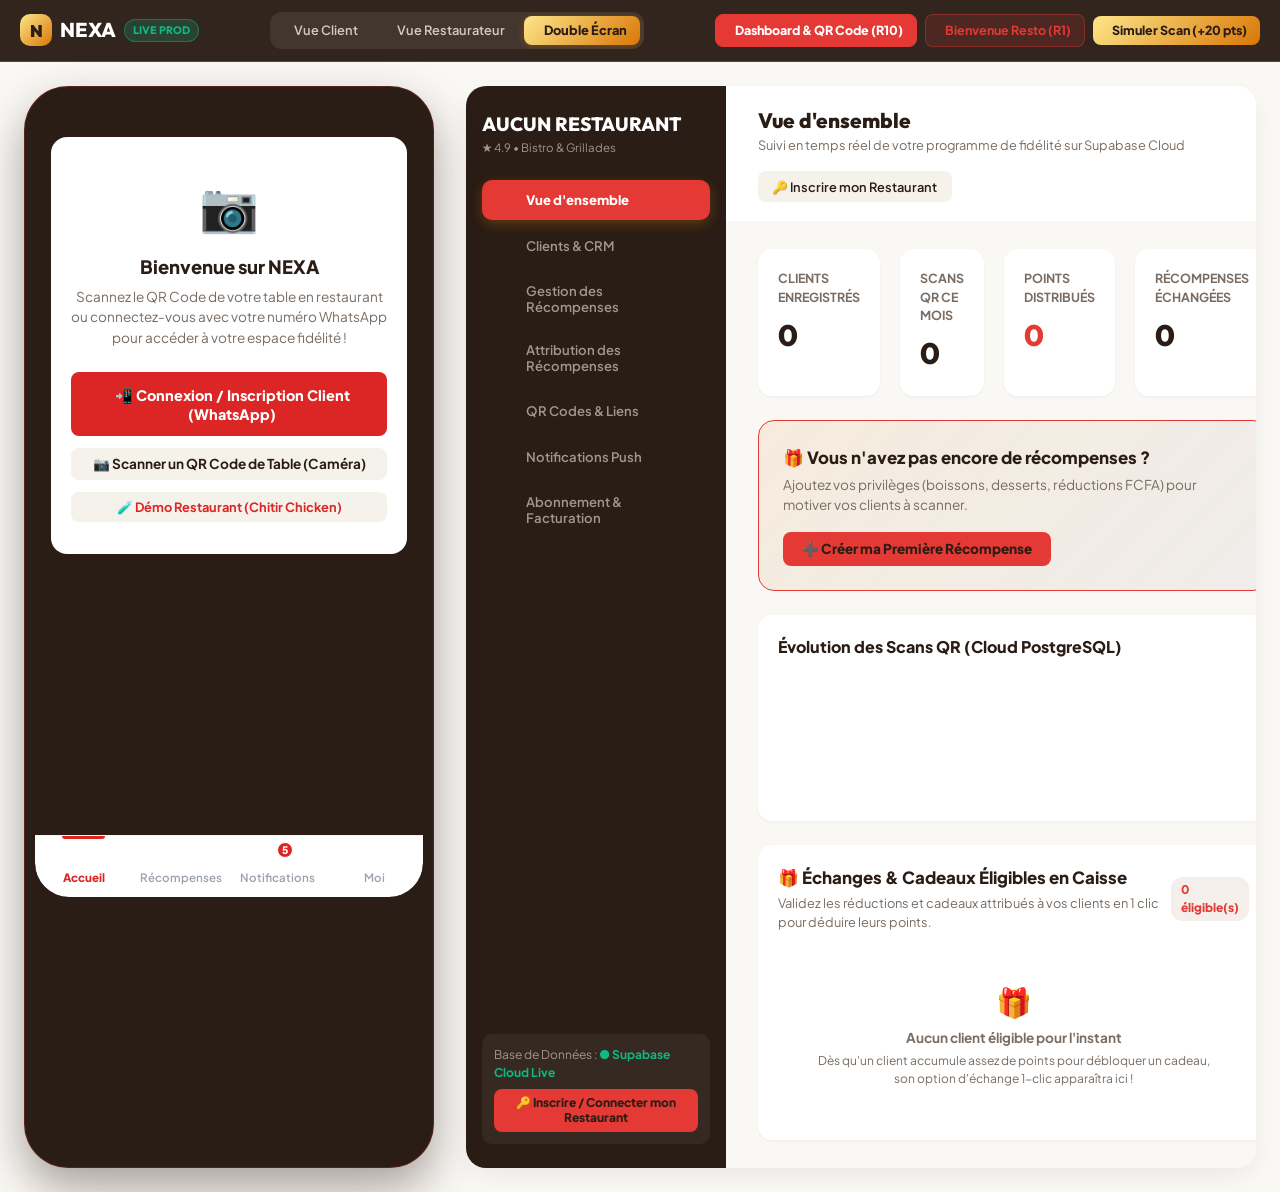
==== index.html @ 3d799e7a "fix(rewards): fix reward visual mapping to show coffee cup image instead of chicken fallback on clie" ====
<!DOCTYPE html>
<html lang="fr">
<head>
  <meta charset="UTF-8">
  <meta name="viewport" content="width=device-width, initial-scale=1.0, maximum-scale=1.0, user-scalable=no, viewport-fit=cover">
  <title>NEXA Production — Plateforme de Fidélisation & CRM QR Code</title>
  
  <!-- PWA Manifest -->
  <link rel="manifest" href="manifest.json">
  <meta name="theme-color" content="#FAF8F5">

  <!-- CSS Stylesheet (Versioned for Instant Mobile Cache Refresh) -->
  <link rel="stylesheet" href="styles.css?v=20260831_08">
  
  <!-- Lucide Icons -->
  <script src="https://unpkg.com/lucide@latest"></script>
  
  <!-- Chart.js -->
  <script src="https://cdn.jsdelivr.net/npm/chart.js"></script>
  
  <!-- Canvas Confetti -->
  <script src="https://cdn.jsdelivr.net/npm/canvas-confetti@1.5.1/dist/confetti.browser.min.js"></script>

  <!-- INSTANT ULTRA-FAST ROUTER FOR QR SCANS & SMARTPHONES -->
  <script>
    (function() {
      const params = new URLSearchParams(window.location.search);
      const isScan = params.has('table') || params.has('resto') || params.has('t') || params.has('r');
      const role = params.get('role') || params.get('mode');
      const isMobile = window.innerWidth <= 768;

      if (role === 'client' || isScan || (isMobile && role !== 'merchant' && role !== 'demo')) {
        window.addEventListener('DOMContentLoaded', function() {
          const vp = document.getElementById('viewport-container');
          if (vp) vp.className = 'main-viewport viewport-mobile';
          const hdr = document.querySelector('.nexa-header');
          if (hdr) hdr.style.display = 'none';
        });
      }
    })();
  </script>

  <!-- HTML5 Real Camera QR Code Scanner Engine -->
  <script src="https://unpkg.com/html5-qrcode@2.3.8/html5-qrcode.min.js"></script>

  <!-- Real QR Code Generator Library for Client Vouchers -->
  <script src="https://cdn.jsdelivr.net/npm/qrcode-generator@1.4.4/qrcode.min.js"></script>

  <!-- Supabase Official JS Client SDK -->
  <script src="https://cdn.jsdelivr.net/npm/@supabase/supabase-js@2"></script>
</head>
<body>

  <!-- ==========================================================================
       TOP SWITCHER BAR (Master Pitch Mode ?role=demo)
       ========================================================================== -->
  <header class="nexa-header">
    <div class="brand-logo">
      <div class="brand-badge">N</div>
      <span>NEXA</span>
      <span class="brand-tag" style="background: rgba(16, 185, 129, 0.2); color: #10B981; border-color: rgba(16, 185, 129, 0.4);">LIVE PROD</span>
    </div>

    <!-- Mode Switcher Buttons -->
    <div class="view-switcher">
      <button class="switch-btn" data-view="mobile">
        <i data-lucide="smartphone"></i>
        <span>Vue Client</span>
      </button>
      <button class="switch-btn" data-view="desktop">
        <i data-lucide="layout-dashboard"></i>
        <span>Vue Restaurateur</span>
      </button>
      <button class="switch-btn active" data-view="dual">
        <i data-lucide="columns"></i>
        <span>Double Écran</span>
      </button>
    </div>

    <!-- Fast Actions -->
    <div class="demo-controls" style="display: flex; gap: 0.5rem;">
      <a href="resto-r5.html" class="btn-demo-action" style="text-decoration: none; background: #E53935; color: white; border: 1px solid #E53935; font-weight: 800;">
        <i data-lucide="qr-code"></i>
        <span>Dashboard & QR Code (R10)</span>
      </a>
      <a href="resto-welcome.html" target="_blank" class="btn-demo-action" style="text-decoration: none; background: rgba(229, 57, 53, 0.15); color: #E53935; border: 1px solid rgba(229, 57, 53, 0.4); font-weight: 700;">
        <i data-lucide="store"></i>
        <span>Bienvenue Resto (R1)</span>
      </a>
      <button class="btn-demo-action btn-pulse" id="btn-fast-scan">
        <i data-lucide="scan"></i>
        <span>Simuler Scan (+20 pts)</span>
      </button>
    </div>
  </header>

  <!-- ==========================================================================
       MAIN VIEWPORT CONTAINER
       ========================================================================== -->
  <main class="main-viewport viewport-dual" id="viewport-container">

    <!-- ==========================================================================
         LEFT: MOBILE SMARTPHONE APP (VUE CLIENT PRODUCTION)
         ========================================================================== -->
    <div class="phone-wrapper">
      <div class="phone-screen">
        
        <!-- Status Bar in Pitch Mode -->
        <div class="phone-notch">
          <span>12:45</span>
          <i data-lucide="wifi" style="width:14px;"></i>
        </div>

        <div class="phone-content">

          <!-- CAS B: NO RESTAURANT SCANNED SCREEN (Visible when opening without QR code) -->
          <div id="screen-no-resto" style="display: none; padding: 2rem 1.25rem; text-align: center; background: white; border-radius: 16px; margin: 1rem; border: 1.5px dashed var(--dash-border);">
            <div style="font-size: 3rem; margin-bottom: 0.75rem;">📷</div>
            <h2 style="font-size: 1.15rem; font-weight: 800; color: var(--marron-dark); margin-bottom: 0.4rem;">Bienvenue sur NEXA</h2>
            <p style="font-size: 0.85rem; color: var(--text-muted); line-height: 1.5; margin-bottom: 1.5rem;">
              Scannez le QR Code de votre table en restaurant ou connectez-vous avec votre numéro WhatsApp pour accéder à votre espace fidélité !
            </p>
            
            <button class="btn-primary" onclick="openClientAuthModal()" style="width: 100%; justify-content: center; background: #DC2626; color: #FFFFFF; font-weight: 800; font-size: 0.9rem; padding: 0.85rem; margin-bottom: 0.75rem;">
              <i data-lucide="user-check"></i>
              <span>📲 Connexion / Inscription Client (WhatsApp)</span>
            </button>

            <button class="btn-secondary" onclick="startRealCameraScanner()" style="width: 100%; justify-content: center; font-size: 0.85rem; font-weight: 700; margin-bottom: 0.75rem;">
              📷 Scanner un QR Code de Table (Caméra)
            </button>

            <button class="btn-secondary" onclick="loadDemoRestaurant('Chitir Chicken')" style="width: 100%; justify-content: center; font-size: 0.8rem; font-weight: 700; border-color: #DC2626; color: #DC2626;">
              🧪 Démo Restaurant (Chitir Chicken)
            </button>
          </div>

          <!-- SCREEN 1: CLIENT ACCUEIL (EXACT REPRODUCTION OF USER MOCKUP) -->
          <div class="client-screen active" id="screen-home">
            
            <!-- Minimalist Reference Header for Accueil (Restaurant Avatar + Brand + Notification Bell) -->
            <div class="mockup-header-bar">
              <div class="mockup-header-brand">
                <div class="mockup-avatar-wrap">
                  <img id="mobile-resto-logo" src="./assets/savane_dish.jpg" alt="Logo" class="mockup-header-avatar" onerror="this.onerror=null; this.src='./assets/savane_dish.jpg';">
                  <span class="mockup-online-dot"></span>
                </div>
                <div class="mockup-header-text">
                  <div class="mockup-resto-title" id="mobile-resto-name">Chez X</div>
                  <div class="mockup-resto-sub" id="mobile-resto-type">Restaurant & Lounge</div>
                </div>
              </div>
              
              <div class="mockup-header-actions" style="display: flex; align-items: center; gap: 0.5rem;">
                <button class="mockup-header-scan-btn" onclick="startRealCameraScanner()" title="Scanner un QR Code">
                  <i data-lucide="qr-code" style="width: 17px; height: 17px; color: #DC2626;"></i>
                  <span>Scanner</span>
                </button>
                <button class="mockup-header-bell-btn" onclick="switchMobileTab('notifs')" title="Notifications">
                  <i data-lucide="bell" style="width: 20px; height: 20px; color: #111827;"></i>
                  <span class="mockup-bell-badge" id="mockup-bell-count">2</span>
                </button>
              </div>
            </div>

            <!-- CLIENT REGISTRATION BANNER (Visible if customer not logged in yet) -->
            <div id="client-login-banner" style="background: linear-gradient(135deg, rgba(220,38,38,0.08), rgba(185,28,28,0.04)); border: 1.5px solid #FCA5A5; margin: 0.5rem 1rem 0.75rem 1rem; padding: 0.85rem; border-radius: 16px; text-align: center;">
              <h3 style="font-size: 0.88rem; font-weight: 800; color: #991B1B; margin: 0 0 0.2rem 0;">📲 Inscription / Connexion Client</h3>
              <p style="font-size: 0.75rem; color: #6B7280; margin: 0 0 0.6rem 0;">Entrez votre WhatsApp pour débloquer votre solde et cumuler vos points.</p>
              <button class="btn-primary" onclick="openClientAuthModal()" style="width: 100%; justify-content: center; font-size: 0.82rem; font-weight: 800; background: #DC2626; color: #FFFFFF; padding: 0.6rem;">
                <i data-lucide="user-plus" style="width: 14px; height: 14px;"></i>
                <span>Créer mon Compte Client (10 Sec)</span>
              </button>
            </div>
            
            <div class="mockup-home-body">
              
              <!-- CARD 1: CRIMSON RED HERO "Mes points" WITH 3D GOLD STAR TROPHY -->
              <div class="mockup-red-hero-card">
                <div class="mockup-red-hero-left">
                  <div class="mockup-red-hero-label">
                    <span>Mes points</span>
                    <span class="mockup-sparkle-icon">✨</span>
                  </div>
                  <div class="mockup-red-hero-pts" id="home-points-val">120</div>
                  <div class="mockup-red-hero-unit">points</div>
                </div>
                <div class="mockup-red-hero-right">
                  <img src="./assets/star_trophy_3d.jpg" alt="Trophée Étoile Dorée" class="mockup-star-trophy-img" onerror="this.onerror=null; this.src='./assets/star_trophy_3d.jpg';">
                </div>
              </div>

              <!-- CARD 2: WHITE STATUS CARD "Mon statut" WITH SEGMENTED PROGRESS & VIP PILL -->
              <div class="mockup-status-card">
                <div class="mockup-status-card-inner">
                  <div class="mockup-status-left">
                    <div class="mockup-status-label">Mon statut</div>
                    <div class="mockup-status-tier-row">
                      <span class="mockup-status-tier-name" id="home-tier-name">GOLD</span>
                      <span class="mockup-status-medal-icon" id="home-tier-medal">🏅</span>
                    </div>
                    
                    <!-- Segmented Progress Bar (4 Segments) -->
                    <div class="mockup-segmented-track" id="home-segmented-track">
                      <div class="mockup-segment filled" id="seg-1"></div>
                      <div class="mockup-segment filled" id="seg-2"></div>
                      <div class="mockup-segment" id="seg-3"></div>
                      <div class="mockup-segment" id="seg-4"></div>
                    </div>

                    <div class="mockup-status-footer-text" id="home-tier-progress-caption">
                      30 points pour débloquer <strong style="color: #B91C1C;">VIP</strong>
                    </div>
                  </div>

                  <!-- VIP Crown Badge Pill on the Right -->
                  <div class="mockup-vip-pill-box">
                    <div class="mockup-vip-crown-icon">👑</div>
                    <div class="mockup-vip-pill-label">VIP</div>
                  </div>
                </div>
              </div>

              <!-- CARD 3: SOFT PINK BANNER "Des récompenses vous attendent !" -->
              <div class="mockup-rewards-banner" onclick="switchMobileTab('rewards')">
                <div class="mockup-gift-box-wrap">
                  <img src="./assets/gift_box_3d.jpg" alt="Cadeau" class="mockup-gift-box-img" onerror="this.onerror=null; this.src='./assets/gift_box_3d.jpg';">
                </div>
                
                <div class="mockup-rewards-banner-text">
                  <div class="mockup-rewards-banner-title">Des récompenses vous attendent !</div>
                  <div class="mockup-rewards-banner-sub">Découvrez toutes les récompenses disponibles pour vous.</div>
                </div>

                <div class="mockup-rewards-round-btn">
                  <i data-lucide="gift" style="width: 20px; height: 20px; color: white;"></i>
                </div>
              </div>

              <!-- CARD 4: ACTIVE COMMERCIAL OFFERS & PROMOTIONS (Étape R9) -->
              <div id="home-active-offers-section" style="display: none; margin-top: 1rem;">
                <div class="mockup-section-heading" style="display: flex; justify-content: space-between; align-items: center; margin-bottom: 0.6rem;">
                  <span>Offres Spéciales en cours</span>
                  <span style="font-size: 0.72rem; font-weight: 700; color: #DC2626; background: #FEE2E2; padding: 2px 8px; border-radius: 8px;">Promos</span>
                </div>
                <div id="home-active-offers-feed"></div>
              </div>

            </div>

          </div>

          <!-- SCREEN 2: DEDICATED REWARDS CATALOGUE (ONGLET RÉCOMPENSES OFFICIEL - EXACT MOCKUP) -->
          <div class="client-screen" id="screen-rewards">
            <div class="mockup-tab-content">
              
              <!-- Tab Header: Récompenses + Gift Action Icon Button -->
              <div class="mockup-sub-header">
                <h1 class="mockup-sub-title">Récompenses</h1>
                <div class="mockup-sub-action-box">
                  <i data-lucide="gift" style="width: 18px; height: 18px; color: #DC2626;"></i>
                </div>
              </div>

              <!-- CARD 1: CRIMSON RED HERO "Mes points" WITH 3D GIFT BOX -->
              <div class="mockup-red-hero-card" style="margin-bottom: 1.5rem;">
                <div class="mockup-red-hero-left">
                  <div class="mockup-red-hero-label">
                    <span>Mes points</span>
                    <span class="mockup-sparkle-icon">✨</span>
                  </div>
                  <div class="mockup-red-hero-pts" id="rewards-hero-pts-val">120</div>
                  <div class="mockup-red-hero-unit">points</div>
                </div>
                <div class="mockup-red-hero-right">
                  <img src="./assets/gift_box_3d.jpg" alt="Cadeau Récompense" class="mockup-star-trophy-img" style="filter: drop-shadow(0 10px 20px rgba(0,0,0,0.35));" onerror="this.onerror=null; this.src='./assets/gift_box_3d.jpg';">
                </div>
              </div>

              <!-- SECTION: Récompenses disponibles -->
              <div class="mockup-section-heading">Récompenses disponibles</div>
              <div id="full-rewards-catalogue-list" class="mockup-rewards-column">
                <!-- Dynamically populated by app.js with exact buttons (Réclamer / Cadenas + points requis) -->
              </div>

              <!-- SECTION: Mes récompenses -->
              <div class="mockup-section-heading" style="margin-top: 1.6rem;">Mes récompenses</div>
              <div class="mockup-claimed-reward-card">
                <div class="mockup-claimed-top-row">
                  <div class="mockup-claimed-icon-wrap">
                    <i data-lucide="gift" style="width: 22px; height: 22px; color: white;"></i>
                  </div>
                  <div class="mockup-claimed-details">
                    <div class="mockup-claimed-title" id="claimed-reward-name">Boisson offerte</div>
                    <div class="mockup-claimed-date" id="claimed-reward-date">Réclamée aujourd'hui</div>
                    <div class="mockup-claimed-status-badge">Prête à utiliser</div>
                  </div>
                  <div class="mockup-claimed-chevron">›</div>
                </div>

                <button class="mockup-btn-show-qr" onclick="showPassModalFirst()">
                  <i data-lucide="qr-code" style="width: 18px; height: 18px;"></i>
                  <span>Afficher mon QR</span>
                </button>
              </div>

              <!-- SECTION: Historique -->
              <div class="mockup-section-heading" style="margin-top: 1.6rem;">Historique</div>
              <div class="mockup-history-column">
                <div class="mockup-history-card">
                  <img src="./assets/savane_dish.jpg" alt="Dessert offert" class="mockup-history-thumb">
                  <div class="mockup-history-info">
                    <div class="mockup-history-title">Dessert offert</div>
                    <div class="mockup-history-date">Utilisée le 15 août 2026</div>
                  </div>
                  <div class="mockup-history-badge">Utilisée</div>
                  <div class="mockup-claimed-chevron">›</div>
                </div>

                <div class="mockup-history-card">
                  <img src="./assets/cold_drink.jpg" alt="Boisson offerte" class="mockup-history-thumb">
                  <div class="mockup-history-info">
                    <div class="mockup-history-title">Boisson offerte</div>
                    <div class="mockup-history-date">Utilisée le 02 août 2026</div>
                  </div>
                  <div class="mockup-history-badge">Utilisée</div>
                  <div class="mockup-claimed-chevron">›</div>
                </div>
              </div>

            </div>
          </div>

          <!-- SCREEN 3: NOTIFICATIONS CENTER (EXACT MOCKUP REPRODUCTION) -->
          <div class="client-screen" id="screen-notifs">
            <div class="mockup-tab-content">
              
              <!-- Tab Header: Notifications + Bell Action Icon Button -->
              <div class="mockup-sub-header">
                <h1 class="mockup-sub-title">Notifications</h1>
                <div class="mockup-sub-action-box">
                  <i data-lucide="bell" style="width: 18px; height: 18px; color: #DC2626;"></i>
                </div>
              </div>

              <!-- Filter Pills (Toutes / Non lues 2) -->
              <div class="mockup-filters-bar">
                <button class="mockup-filter-btn active" onclick="filterClientNotifs('all', this)">
                  <span>Toutes</span>
                </button>
                <button class="mockup-filter-btn" onclick="filterClientNotifs('unread', this)">
                  <span>Non lues</span>
                  <span class="mockup-filter-pill-badge">2</span>
                </button>
              </div>

              <!-- Notifications Feed List matching exact cards -->
              <div class="mockup-notifs-stream" id="client-notifs-feed">
                
                <!-- Notification 1: -20% sur tous les plats (unread) -->
                <div class="mockup-notif-card is-unread" data-read="false">
                  <div class="mockup-notif-icon-circle bg-red-soft">
                    <i data-lucide="tag" style="width: 18px; height: 18px; color: #DC2626;"></i>
                  </div>
                  <div class="mockup-notif-main">
                    <div class="mockup-notif-top">
                      <div class="mockup-notif-title">-20% sur tous les plats</div>
                      <div class="mockup-notif-meta">
                        <span class="mockup-notif-time">10:30</span>
                        <span class="mockup-notif-unread-dot"></span>
                      </div>
                    </div>
                    <div class="mockup-notif-body">
                      Profitez de 20% de réduction sur tous nos plats aujourd'hui jusqu'à 20h !
                    </div>
                  </div>
                </div>

                <!-- Notification 2: Nouvelle offre disponible (unread) -->
                <div class="mockup-notif-card is-unread" data-read="false">
                  <div class="mockup-notif-icon-circle bg-orange-soft">
                    <i data-lucide="megaphone" style="width: 18px; height: 18px; color: #EA580C;"></i>
                  </div>
                  <div class="mockup-notif-main">
                    <div class="mockup-notif-top">
                      <div class="mockup-notif-title">Nouvelle offre disponible</div>
                      <div class="mockup-notif-meta">
                        <span class="mockup-notif-time">Hier</span>
                        <span class="mockup-notif-unread-dot"></span>
                      </div>
                    </div>
                    <div class="mockup-notif-body">
                      Un dessert offert pour tout menu acheté.
                    </div>
                  </div>
                </div>

                <!-- Notification 3: Soirée spéciale ce week-end -->
                <div class="mockup-notif-card" data-read="true">
                  <div class="mockup-notif-icon-circle bg-purple-soft">
                    <i data-lucide="calendar" style="width: 18px; height: 18px; color: #7C3AED;"></i>
                  </div>
                  <div class="mockup-notif-main">
                    <div class="mockup-notif-top">
                      <div class="mockup-notif-title">Soirée spéciale ce week-end</div>
                      <div class="mockup-notif-meta">
                        <span class="mockup-notif-time">Hier</span>
                      </div>
                    </div>
                    <div class="mockup-notif-body">
                      Ambiance live et menu spécial ce samedi à partir de 19h.
                    </div>
                  </div>
                </div>

                <!-- Notification 4: Une récompense vous attend ! -->
                <div class="mockup-notif-card" data-read="true">
                  <div class="mockup-notif-icon-circle bg-blue-soft">
                    <i data-lucide="gift" style="width: 18px; height: 18px; color: #2563EB;"></i>
                  </div>
                  <div class="mockup-notif-main">
                    <div class="mockup-notif-top">
                      <div class="mockup-notif-title">Une récompense vous attend !</div>
                      <div class="mockup-notif-meta">
                        <span class="mockup-notif-time">2 j</span>
                      </div>
                    </div>
                    <div class="mockup-notif-body">
                      Vous avez suffisamment de points pour réclamer une récompense.
                    </div>
                  </div>
                </div>

                <!-- Notification 5: Merci pour votre fidélité -->
                <div class="mockup-notif-card" data-read="true">
                  <div class="mockup-notif-icon-circle bg-green-soft">
                    <i data-lucide="party-popper" style="width: 18px; height: 18px; color: #16A34A;"></i>
                  </div>
                  <div class="mockup-notif-main">
                    <div class="mockup-notif-top">
                      <div class="mockup-notif-title">Merci pour votre fidélité</div>
                      <div class="mockup-notif-meta">
                        <span class="mockup-notif-time">5 j</span>
                      </div>
                    </div>
                    <div class="mockup-notif-body">
                      Nous apprécions votre confiance et votre fidélité.
                    </div>
                  </div>
                </div>

              </div>

            </div>
          </div>

          <!-- SCREEN 4: CLIENT PROFILE (MOI - EXACT MOCKUP REPRODUCTION) -->
          <div class="client-screen" id="screen-profile">
            <div class="mockup-tab-content">
              
              <!-- Tab Header: Moi + Settings Gear Action Icon Button -->
              <div class="mockup-sub-header">
                <h1 class="mockup-sub-title">Moi</h1>
                <div class="mockup-sub-action-box" onclick="openClientAuthModal()" style="cursor: pointer;">
                  <i data-lucide="settings" style="width: 18px; height: 18px; color: #DC2626;"></i>
                </div>
              </div>

              <!-- CARD 1: CRIMSON RED PROFILE CARD -->
              <div class="mockup-profile-hero-card">
                <div class="mockup-profile-top-row">
                  <div class="mockup-profile-avatar-circle">
                    <i data-lucide="user" style="width: 26px; height: 26px; color: #DC2626;"></i>
                  </div>
                  <div class="mockup-profile-info-block">
                    <div class="mockup-profile-name" id="profile-display-name">Ismaël K.</div>
                    <div class="mockup-profile-loyalty-tag">
                      <span class="mockup-star-small">★</span>
                      <span>Client fidèle</span>
                    </div>
                  </div>
                  <div class="mockup-profile-chevron" onclick="openClientAuthModal()">›</div>
                </div>

                <div class="mockup-profile-divider"></div>

                <div class="mockup-profile-contact-list">
                  <div class="mockup-profile-contact-row">
                    <i data-lucide="phone" style="width: 14px; height: 14px; color: #FCA5A5;"></i>
                    <span id="profile-display-phone">+226 70 12 34 56</span>
                  </div>
                  <div class="mockup-profile-contact-row">
                    <i data-lucide="mail" style="width: 14px; height: 14px; color: #FCA5A5;"></i>
                    <span id="profile-display-email">ismael.kabore@email.com</span>
                  </div>
                </div>
              </div>

              <!-- SECTION: Mon compte -->
              <div class="mockup-section-heading" style="margin-top: 1.5rem;">Mon compte</div>
              <div class="mockup-menu-group">
                <div class="mockup-menu-row" onclick="openClientAuthModal()">
                  <div class="mockup-menu-icon-col">
                    <i data-lucide="user" style="width: 18px; height: 18px;"></i>
                  </div>
                  <span class="mockup-menu-label">Informations personnelles</span>
                  <span class="mockup-menu-arrow">›</span>
                </div>

                <div class="mockup-menu-row" onclick="showToast('Sécurité', 'Votre session est sécurisée par QR Code et mot de passe.')">
                  <div class="mockup-menu-icon-col">
                    <i data-lucide="shield-check" style="width: 18px; height: 18px;"></i>
                  </div>
                  <span class="mockup-menu-label">Sécurité</span>
                  <span class="mockup-menu-arrow">›</span>
                </div>

                <div class="mockup-menu-row" onclick="showToast('Préférences', 'Préférences d\'alertes et notifications actives.')">
                  <div class="mockup-menu-icon-col">
                    <i data-lucide="sliders" style="width: 18px; height: 18px;"></i>
                  </div>
                  <span class="mockup-menu-label">Préférences</span>
                  <span class="mockup-menu-arrow">›</span>
                </div>

                <div class="mockup-menu-row" onclick="openClientAuthModal()">
                  <div class="mockup-menu-icon-col">
                    <i data-lucide="phone-call" style="width: 18px; height: 18px;"></i>
                  </div>
                  <span class="mockup-menu-label">Moyens de contact</span>
                  <span class="mockup-menu-arrow">›</span>
                </div>
              </div>

              <!-- SECTION: Informations -->
              <div class="mockup-section-heading" style="margin-top: 1.5rem;">Informations</div>
              <div class="mockup-menu-group">
                <div class="mockup-menu-row" onclick="showToast('Nexa', 'Nexa Fidélité v2.4 — Plateforme de fidélisation intelligente.')">
                  <div class="mockup-menu-icon-col">
                    <i data-lucide="info" style="width: 18px; height: 18px;"></i>
                  </div>
                  <span class="mockup-menu-label">À propos de Nexa</span>
                  <span class="mockup-menu-arrow">›</span>
                </div>

                <div class="mockup-menu-row" onclick="showToast('CGU', 'Conditions Générales d\'Utilisation acceptées.')">
                  <div class="mockup-menu-icon-col">
                    <i data-lucide="file-text" style="width: 18px; height: 18px;"></i>
                  </div>
                  <span class="mockup-menu-label">Conditions d'utilisation</span>
                  <span class="mockup-menu-arrow">›</span>
                </div>

                <div class="mockup-menu-row" onclick="showToast('Confidentialité', 'Vos données sont chiffrées et confidentielles.')">
                  <div class="mockup-menu-icon-col">
                    <i data-lucide="lock" style="width: 18px; height: 18px;"></i>
                  </div>
                  <span class="mockup-menu-label">Politique de confidentialité</span>
                  <span class="mockup-menu-arrow">›</span>
                </div>

                <div class="mockup-menu-row" onclick="openClientSupportWhatsApp()">
                  <div class="mockup-menu-icon-col">
                    <i data-lucide="help-circle" style="width: 18px; height: 18px;"></i>
                  </div>
                  <span class="mockup-menu-label">Aide et support</span>
                  <span class="mockup-menu-arrow">›</span>
                </div>
              </div>

              <!-- Logout Button (White with red border and icon) -->
              <button class="mockup-btn-logout-clean" onclick="logoutClient()">
                <i data-lucide="log-out" style="width: 18px; height: 18px;"></i>
                <span>Se déconnecter</span>
              </button>

            </div>
          </div>

        </div>

        <!-- Mobile Bottom Navigation (Client App - Exact 4 Tabs: Accueil, Récompenses, Notifications, Moi) -->
        <nav class="mobile-nav">
          <button class="nav-tab active" data-tab="home" onclick="switchMobileTab('home')">
            <i data-lucide="home"></i>
            <span>Accueil</span>
          </button>
          <button class="nav-tab" data-tab="rewards" onclick="switchMobileTab('rewards')">
            <i data-lucide="gift"></i>
            <span>Récompenses</span>
          </button>
          <button class="nav-tab" data-tab="notifs" onclick="switchMobileTab('notifs')">
            <i data-lucide="bell"></i>
            <span class="nav-tab-badge-count">5</span>
            <span>Notifications</span>
          </button>
          <button class="nav-tab" data-tab="profile" onclick="switchMobileTab('profile')">
            <i data-lucide="user"></i>
            <span>Moi</span>
          </button>
        </nav>

      </div>
    </div>


    <!-- ==========================================================================
         RIGHT: RESTAURATEUR SAAS DASHBOARD (DESKTOP & MOBILE RESPONSIVE)
         ========================================================================== -->
    <div class="dashboard-container">
      
      <!-- Desktop Sidebar Navigation -->
      <aside class="dash-sidebar">
        <div>
          <div class="dash-brand">
            <div class="dash-brand-name" id="dash-brand-name-el">MON RESTAURANT</div>
            <div class="dash-brand-sub" id="dash-brand-sub-el">Dashboard Production Nexa</div>
          </div>

          <div class="dash-menu">
            <button class="dash-menu-item active" data-section="overview">
              <i data-lucide="layout-dashboard"></i>
              <span>Vue d'ensemble</span>
            </button>
            <button class="dash-menu-item" data-section="clients">
              <i data-lucide="users"></i>
              <span>Clients & CRM</span>
            </button>
            <button class="dash-menu-item" data-section="loyalty">
              <i data-lucide="award"></i>
              <span>Gestion des Récompenses</span>
            </button>
            <button class="dash-menu-item" data-section="claims">
              <i data-lucide="gift"></i>
              <span>Attribution des Récompenses</span>
            </button>
            <button class="dash-menu-item" data-section="qrcodes">
              <i data-lucide="qr-code"></i>
              <span>QR Codes & Liens</span>
            </button>
            <button class="dash-menu-item" data-section="notifs">
              <i data-lucide="send"></i>
              <span>Notifications Push</span>
            </button>
            <button class="dash-menu-item" data-section="subscription">
              <i data-lucide="credit-card"></i>
              <span>Abonnement & Facturation</span>
            </button>
          </div>
        </div>

        <div style="padding: 0.75rem; background: rgba(255,255,255,0.05); border-radius: 10px; margin-top: 1rem;">
          <div style="color: var(--text-light); font-size: 0.75rem; margin-bottom: 0.4rem;">
            Base de Données : <strong style="color:#10B981;">● Supabase Cloud Live</strong>
          </div>
          <!-- DYNAMIC ACTION BUTTON (HIDES COMPLETELY WHEN LOGGED IN) -->
          <div id="sidebar-auth-button-box">
            <button class="btn-primary" onclick="openMerchantAuthModal()" style="width: 100%; justify-content: center; font-size: 0.75rem; padding: 0.4rem; background: var(--primary-gold); color: #2A1D15;">
              🔑 Inscrire mon Restaurant
            </button>
          </div>
        </div>
      </aside>

      <!-- Main Body -->
      <div class="dash-main">
        
        <header class="dash-header">
          <div>
            <h2 style="font-family: var(--font-heading); font-size: 1.3rem; font-weight: 800;" id="dash-title">Vue d'ensemble</h2>
            <p style="font-size: 0.8rem; color: var(--text-muted);">Suivi en temps réel de votre programme de fidélité sur Supabase Cloud</p>
          </div>

          <!-- DYNAMIC HEADER BUTTONS (SWAPS INSCRIRE <-> CRÉER RÉCOMPENSE) -->
          <div style="display: flex; gap: 0.75rem;" id="header-action-buttons">
            <button class="btn-secondary" id="btn-header-inscrire" onclick="openMerchantAuthModal()">
              🔑 Inscrire mon Restaurant
            </button>
            <button class="btn-primary" id="btn-header-add-reward" onclick="openAddRewardModal()" style="background: var(--primary-gold); color: #2A1D15; font-weight: 800; display: none;">
              <i data-lucide="plus"></i>
              <span>✨ Créer une Récompense</span>
            </button>
          </div>
        </header>

        <div class="dash-body">

          <!-- Section 1: Overview -->
          <div class="dash-section active" id="dash-sec-overview">
            <div class="stats-grid">
              <div class="stat-card">
                <span class="stat-title">Clients Enregistrés</span>
                <span class="stat-value" id="stat-total-clients">0</span>
              </div>
              <div class="stat-card">
                <span class="stat-title">Scans QR ce mois</span>
                <span class="stat-value" id="stat-qr-scans">0</span>
              </div>
              <div class="stat-card">
                <span class="stat-title">Points Distribués</span>
                <span class="stat-value" id="stat-pts-given" style="color: var(--primary-gold);">0</span>
              </div>
              <div class="stat-card">
                <span class="stat-title">Récompenses Échangées</span>
                <span class="stat-value" id="stat-rewards-redeemed">0</span>
              </div>
            </div>

            <!-- Quick Action Box to Create Rewards -->
            <div id="overview-create-reward-banner" style="background: linear-gradient(135deg, rgba(217,119,6,0.1), rgba(42,29,21,0.05)); border: 1.5px solid var(--primary-gold); border-radius: 16px; padding: 1.5rem; margin-bottom: 1.5rem; display: flex; align-items: center; justify-content: space-between; flex-wrap: wrap; gap: 1rem;">
              <div>
                <h3 style="font-size: 1.05rem; font-weight: 800; color: var(--marron-dark); margin: 0 0 0.3rem 0;">🎁 Vous n'avez pas encore de récompenses ?</h3>
                <p style="font-size: 0.85rem; color: var(--text-muted); margin: 0;">Ajoutez vos privilèges (boissons, desserts, réductions FCFA) pour motiver vos clients à scanner.</p>
              </div>
              <button class="btn-primary" onclick="openAddRewardModal()" style="background: var(--primary-gold); color: #2A1D15; font-weight: 800;">
                ➕ Créer ma Première Récompense
              </button>
            </div>

            <div class="data-table-container" style="padding: 1.25rem; margin-bottom: 1.5rem;">
              <h3 style="font-size: 1rem; font-weight: 800; margin-bottom: 1rem;">Évolution des Scans QR (Cloud PostgreSQL)</h3>
              <canvas id="scansChart" height="120"></canvas>
            </div>

            <!-- NEW: ELIGIBLE REWARDS & 1-CLICK CASHIER VALIDATION FEED -->
            <div class="data-table-container" style="padding: 1.25rem;">
              <div style="display: flex; justify-content: space-between; align-items: center; margin-bottom: 1rem;">
                <div>
                  <h3 style="font-size: 1.05rem; font-weight: 800; color: var(--marron-dark); margin: 0 0 0.2rem 0;">🎁 Échanges & Cadeaux Éligibles en Caisse</h3>
                  <p style="font-size: 0.8rem; color: var(--text-muted); margin: 0;">Validez les réductions et cadeaux attribués à vos clients en 1 clic pour déduire leurs points.</p>
                </div>
                <span style="font-size: 0.75rem; background: var(--marron-light); color: var(--primary-gold); font-weight: 800; padding: 4px 10px; border-radius: 12px;" id="eligible-claims-count-badge">0 éligible(s)</span>
              </div>

              <div id="merchant-eligible-rewards-feed">
                <!-- Dynamically populated by app.js -->
              </div>
            </div>
          </div>

          <!-- Section 2: CRM Clients -->
          <div class="dash-section" id="dash-sec-clients">
            <div class="data-table-container">
              
              <!-- Desktop Table -->
              <div class="desktop-table-only">
                <table class="nexa-table">
                  <thead>
                    <tr>
                      <th>Nom du Client</th>
                      <th>Numéro WhatsApp</th>
                      <th>Points</th>
                      <th>Visites</th>
                      <th>Dernier Scan</th>
                      <th>Actions</th>
                    </tr>
                  </thead>
                  <tbody id="crm-table-body">
                    <!-- Rendered dynamically -->
                  </tbody>
                </table>
              </div>

              <!-- Native Mobile Cards -->
              <div class="mobile-cards-only" id="crm-mobile-cards-feed">
                <!-- Rendered dynamically -->
              </div>

            </div>
          </div>

          <!-- Section 3: Rewards / Cadeaux -->
          <div class="dash-section" id="dash-sec-loyalty">
            <div style="display: flex; justify-content: space-between; align-items: center; margin-bottom: 1rem;">
              <h3 style="font-size: 1.1rem; font-weight: 800;">Catalogue de Récompenses Configurées</h3>
              <button class="btn-primary" onclick="openAddRewardModal()" style="background: var(--primary-gold); color: #2A1D15; font-weight: 800;">
                ➕ Ajouter une Récompense
              </button>
            </div>

            <div class="data-table-container">
              <div class="desktop-table-only">
                <table class="nexa-table">
                  <thead>
                    <tr>
                      <th>Icône</th>
                      <th>Catégorie</th>
                      <th>Titre de la Récompense</th>
                      <th>Description</th>
                      <th>Points Requis</th>
                      <th>Actions</th>
                    </tr>
                  </thead>
                  <tbody id="rewards-admin-body">
                    <!-- Rendered dynamically -->
                  </tbody>
                </table>
              </div>

              <div class="mobile-cards-only" id="rewards-mobile-cards-feed">
                <!-- Rendered dynamically -->
              </div>
            </div>
          </div>

          <!-- Section 4: Attribution des Récompenses (DEDICATED MERCHANT VALIDATION TAB) -->
          <div class="dash-section" id="dash-sec-claims">
            <div class="data-table-container" style="padding: 1.5rem;">
              <div style="display: flex; justify-content: space-between; align-items: center; margin-bottom: 1rem;">
                <div>
                  <h3 style="font-size: 1.1rem; font-weight: 800; color: var(--marron-dark); margin: 0 0 0.25rem 0;">🎁 Attribution & Validation des Récompenses</h3>
                  <p style="font-size: 0.85rem; color: var(--text-muted); margin: 0;">
                    Consultez pour chaque client les cadeaux éligibles débloqués selon son solde de points actuel, et validez les échanges en 1 clic pour déduire ses points.
                  </p>
                </div>
                <span style="font-size: 0.8rem; background: var(--marron-light); color: var(--primary-gold); font-weight: 800; padding: 6px 14px; border-radius: 16px;" id="dedicated-claims-count-badge">0 client(s) éligible(s)</span>
              </div>

              <div id="dedicated-claims-cards-feed" style="margin-top: 1rem;">
                <!-- Dynamically rendered by app.js -->
              </div>
            </div>
          </div>

          <!-- Section 5: QR Codes & Liens -->
          <div class="dash-section" id="dash-sec-qrcodes">
            <div class="data-table-container" style="padding: 1.5rem;">
              <h3 style="font-size: 1.1rem; font-weight: 800; margin-bottom: 0.5rem;">🔗 Liens de Partage & Impression PLV</h3>
              <p style="font-size: 0.85rem; color: var(--text-muted); margin-bottom: 1.25rem;">
                Accédez à votre QR Code officiel de restaurant ou générez des chevalets de table pour l'impression.
              </p>

              <!-- OFFICIAL RESTAURANT QR CODE STUDIO (ÉTAPE R10) -->
              <div style="padding: 1.25rem; background: linear-gradient(135deg, #1E293B, #0F172A); border: 1px solid rgba(255,255,255,0.1); border-radius: 14px; margin-bottom: 1.25rem; display: flex; align-items: center; justify-content: space-between; flex-wrap: wrap; gap: 1.25rem; color: white;">
                <div>
                  <div style="display: flex; align-items: center; gap: 0.5rem; margin-bottom: 0.25rem;">
                    <span style="background: #DC2626; color: white; font-size: 0.72rem; font-weight: 800; padding: 2px 8px; border-radius: 6px;">Nouveau Design</span>
                    <h4 style="font-size: 1.05rem; font-weight: 800; color: white; margin: 0;">Votre QR Code Officiel Restaurant</h4>
                  </div>
                  <p style="font-size: 0.82rem; color: #94A3B8; margin: 0 0 0.75rem 0;">Flashez ce QR Code directement avec l'appareil photo de votre smartphone pour voir la nouvelle interface.</p>
                  
                  <div style="display: flex; gap: 0.6rem; align-items: center; flex-wrap: wrap;">
                    <a href="https://nexa-production.vercel.app/?role=client&resto=Chitir%20Chicken&table=4" target="_blank" class="btn-primary" style="text-decoration: none; background: #DC2626; color: white; font-weight: 800; border: none; padding: 0.55rem 1rem; font-size: 0.82rem; border-radius: 8px;">
                      🔗 Ouvrir le Lien Client Mobile Direct
                    </a>
                    <a href="resto-r5.html" class="btn-secondary" style="text-decoration: none; color: white; border-color: rgba(255,255,255,0.2); font-weight: 700; padding: 0.55rem 1rem; font-size: 0.82rem; border-radius: 8px;">
                      ⚙️ Ouvrir l'Espace Resto R10
                    </a>
                  </div>
                </div>

                <!-- Instant Live QR Code for Scanning -->
                <div style="background: white; padding: 10px; border-radius: 12px; display: flex; flex-direction: column; align-items: center; justify-content: center; box-shadow: 0 4px 15px rgba(0,0,0,0.3);" id="dash-official-qr-box">
                  <!-- Dynamically rendered by app.js -->
                </div>
              </div>

              <!-- PRINTABLE PLV TENTS GENERATOR LINK -->
              <div style="padding: 1rem; background: linear-gradient(135deg, rgba(217,119,6,0.1), rgba(42,29,21,0.05)); border: 1.5px solid var(--primary-gold); border-radius: 12px; margin-bottom: 1.25rem; display: flex; align-items: center; justify-content: space-between; flex-wrap: wrap; gap: 1rem;">
                <div>
                  <h4 style="font-size: 0.95rem; font-weight: 800; color: var(--marron-dark); margin: 0 0 0.2rem 0;">🖨️ Générateur de Chevalets QR Code de Table (Illimité)</h4>
                  <p style="font-size: 0.8rem; color: var(--text-muted); margin: 0;">Sélectionnez 10, 20, 50 ou 100 tables et générez votre planche PDF imprimable en 1 clic.</p>
                </div>
                <a href="qr-generator.html" target="_blank" class="btn-primary" style="text-decoration: none; background: var(--primary-gold); color: #2A1D15; font-weight: 800;">
                  <i data-lucide="printer"></i>
                  <span>Ouvrir le Générateur PLV</span>
                </a>
              </div>

              <div style="display: flex; flex-direction: column; gap: 0.85rem;">
                <div style="padding: 0.85rem; background: var(--bg-subtle); border-radius: 10px; display: flex; justify-content: space-between; align-items: center; flex-wrap: wrap; gap: 0.5rem;">
                  <div>
                    <strong style="color: var(--primary-gold); font-size: 0.85rem;">📱 Lien Client (Scan QR Table)</strong>
                    <div style="font-family: monospace; font-size: 0.8rem; color: var(--marron-dark); word-break: break-all;" id="link-url-client">https://.../?role=client</div>
                  </div>
                  <button class="btn-secondary" onclick="copyRoleLink('client')">Copier</button>
                </div>

                <div style="padding: 0.85rem; background: var(--bg-subtle); border-radius: 10px; display: flex; justify-content: space-between; align-items: center; flex-wrap: wrap; gap: 0.5rem;">
                  <div>
                    <strong style="color: var(--accent-blue); font-size: 0.85rem;">🏪 Lien Officiel Espace Restaurant (Onboarding & Connexion)</strong>
                    <div style="font-family: monospace; font-size: 0.8rem; color: var(--marron-dark); word-break: break-all;" id="link-url-merchant">https://nexa-production.vercel.app/resto-welcome.html</div>
                  </div>
                  <button class="btn-secondary" onclick="copyRoleLink('merchant')">Copier</button>
                </div>
              </div>
            </div>
          </div>

          <!-- Section 6: Notifications & Preuves d'Échanges -->
          <div class="dash-section" id="dash-sec-notifs">
            <div style="display: grid; grid-template-columns: repeat(auto-fit, minmax(320px, 1fr)); gap: 1.5rem;">
              
              <!-- Left: Push Notification Sender -->
              <div class="data-table-container" style="padding: 1.5rem;">
                <h3 style="font-size: 1.1rem; font-weight: 800; margin-bottom: 0.4rem;">📣 Envoyer une Notification Push Client</h3>
                <p style="font-size: 0.8rem; color: var(--text-muted); margin-bottom: 1.25rem;">Diffusez une offre spéciale ou une alerte à l'ensemble de vos clients fidèles.</p>
                
                <form id="form-send-notif">
                  <div class="form-group" style="margin-bottom: 1rem;">
                    <label style="display: block; font-size: 0.8rem; font-weight: 700; margin-bottom: 0.3rem;">Titre de l'Offre</label>
                    <input type="text" id="notif-title-input" placeholder="ex: ✨ Heure Joyeuse : -20% ce soir" style="width: 100%; padding: 0.6rem; border-radius: 8px; border: 1px solid var(--dash-border);" required>
                  </div>
                  <div class="form-group" style="margin-bottom: 1rem;">
                    <label style="display: block; font-size: 0.8rem; font-weight: 700; margin-bottom: 0.3rem;">Message</label>
                    <textarea id="notif-text-input" rows="3" placeholder="ex: Venez profiter de -20% sur l'addition ce soir chez Restaurant Malco !" style="width: 100%; padding: 0.6rem; border-radius: 8px; border: 1px solid var(--dash-border);" required></textarea>
                  </div>
                  <button type="submit" class="btn-primary" style="width: 100%; justify-content: center; background: var(--primary-gold); color: #2A1D15; font-weight: 800;">
                    <i data-lucide="send"></i>
                    <span>Envoyer la Notification aux Clients</span>
                  </button>
                </form>
              </div>

              <!-- Right: Official History & Proofs of Redemptions Feed -->
              <div class="data-table-container" style="padding: 1.5rem;">
                <div style="display: flex; justify-content: space-between; align-items: center; margin-bottom: 1rem;">
                  <div>
                    <h3 style="font-size: 1.1rem; font-weight: 800; color: var(--marron-dark); margin: 0 0 0.2rem 0;">📜 Historique des Preuves d'Échanges</h3>
                    <p style="font-size: 0.8rem; color: var(--text-muted); margin: 0;">Registre officiel de toutes les réductions et cadeaux validés en caisse.</p>
                  </div>
                </div>

                <div id="merchant-proofs-history-feed">
                  <!-- Dynamically rendered by app.js -->
                </div>
              </div>

            </div>
          </div>

          <!-- Section 7: Abonnement & Facturation (MOBILE MONEY PAYMENT MODULE) -->
          <div class="dash-section" id="dash-sec-subscription">
            <div style="display: flex; flex-direction: column; gap: 1.5rem;">
              
              <!-- ACTIVE PLAN STATUS CARD -->
              <div style="background: linear-gradient(135deg, rgba(42,29,21,0.95), rgba(74,53,40,0.92)); border: 2px solid var(--primary-gold); border-radius: 16px; padding: 1.5rem; color: white; display: flex; justify-content: space-between; align-items: center; flex-wrap: wrap; gap: 1rem; box-shadow: var(--shadow-md);">
                <div>
                  <div style="display: flex; align-items: center; gap: 0.6rem; margin-bottom: 0.4rem;">
                    <span style="background: #10B981; color: white; font-size: 0.75rem; font-weight: 800; padding: 3px 10px; border-radius: 14px;" id="sub-active-badge">🟢 ABONNEMENT ACTIF</span>
                    <strong style="color: var(--primary-gold); font-size: 1.1rem;" id="sub-active-plan-title">NEXA Pro</strong>
                  </div>
                  <p style="font-size: 0.85rem; color: #D6C8BC; margin: 0 0 0.4rem 0;">
                    Accès illimité aux chevalets de table, CRM client WhatsApp, Notifs Push et Validation 1-Clic.
                  </p>
                  <div style="font-size: 0.78rem; color: #D6C8BC;">
                    Prochain renouvellement automatique : <strong style="color: #10B981;" id="sub-next-date">12 Septembre 2026</strong>
                  </div>
                </div>

                <button class="btn-primary" onclick="openPaymentModal('NEXA Pro', 25000)" style="background: var(--primary-gold); color: #2A1D15; font-weight: 800; padding: 0.75rem 1.25rem;">
                  <i data-lucide="refresh-cw"></i>
                  <span>Renouveler via Mobile Money</span>
                </button>
              </div>

              <!-- PRICING TIERS GRID -->
              <div>
                <h3 style="font-size: 1.1rem; font-weight: 800; color: var(--marron-dark); margin: 0 0 0.4rem 0;">Formules d'Abonnement NEXA</h3>
                <p style="font-size: 0.85rem; color: var(--text-muted); margin: 0 0 1.25rem 0;">Choisissez la formule adaptée à la taille de votre restaurant et payez simplement par Mobile Money.</p>

                <div style="display: grid; grid-template-columns: repeat(auto-fit, minmax(280px, 1fr)); gap: 1.25rem;">
                  
                  <!-- TIER 1: BASIC -->
                  <div style="background: white; border: 1px solid var(--dash-border); border-radius: 16px; padding: 1.5rem; display: flex; flex-direction: column; justify-content: space-between; position: relative;">
                    <div>
                      <h4 style="font-size: 1.05rem; font-weight: 800; color: var(--marron-dark); margin: 0 0 0.3rem 0;">NEXA Basic</h4>
                      <p style="font-size: 0.8rem; color: var(--text-muted); margin: 0 0 1rem 0;">Idéal pour démarrer sur 5 à 10 tables.</p>
                      
                      <div style="font-size: 1.8rem; font-weight: 800; color: var(--marron-dark); margin-bottom: 1.25rem;">
                        15 000 <span style="font-size: 0.85rem; color: var(--text-muted); font-weight: 400;">FCFA / mois</span>
                      </div>

                      <ul style="list-style: none; padding: 0; margin: 0 0 1.5rem 0; font-size: 0.82rem; color: var(--text-main); display: flex; flex-direction: column; gap: 0.6rem;">
                        <li>✓ Jusqu'à 10 tables équipées</li>
                        <li>✓ 500 scans max par mois</li>
                        <li>✓ Catalogue de récompenses de base</li>
                        <li>✓ Support standard par email</li>
                      </ul>
                    </div>

                    <button class="btn-secondary" onclick="openPaymentModal('NEXA Basic', 15000)" style="width: 100%; justify-content: center; font-weight: 700;">
                      Choisir NEXA Basic (15 000 FCFA)
                    </button>
                  </div>

                  <!-- TIER 2: PRO (POPULAR) -->
                  <div style="background: white; border: 2.5px solid var(--primary-gold); border-radius: 16px; padding: 1.5rem; display: flex; flex-direction: column; justify-content: space-between; position: relative; box-shadow: var(--shadow-md);">
                    <div style="position: absolute; top: -12px; right: 20px; background: var(--primary-gold); color: #2A1D15; font-size: 0.7rem; font-weight: 800; padding: 3px 12px; border-radius: 12px; text-transform: uppercase;">
                      ★ POPULAIRE & RECOMMANDÉ
                    </div>

                    <div>
                      <h4 style="font-size: 1.05rem; font-weight: 800; color: var(--marron-dark); margin: 0 0 0.3rem 0;">NEXA Pro</h4>
                      <p style="font-size: 0.8rem; color: var(--text-muted); margin: 0 0 1rem 0;">Pour les restaurants en forte croissance.</p>
                      
                      <div style="font-size: 1.8rem; font-weight: 800; color: var(--primary-gold); margin-bottom: 1.25rem;">
                        25 000 <span style="font-size: 0.85rem; color: var(--text-muted); font-weight: 400;">FCFA / mois</span>
                      </div>

                      <ul style="list-style: none; padding: 0; margin: 0 0 1.5rem 0; font-size: 0.82rem; color: var(--text-main); display: flex; flex-direction: column; gap: 0.6rem;">
                        <li>✓ <strong>Tables & Scans illimités</strong></li>
                        <li>✓ <strong>CRM Client & Relance WhatsApp 1-Clic</strong></li>
                        <li>✓ <strong>Notifications Push Promotionnelles</strong></li>
                        <li>✓ <strong>10 Chevalets de table offerts</strong></li>
                        <li>✓ Support prioritaire 7j/7</li>
                      </ul>
                    </div>

                    <button class="btn-primary" onclick="openPaymentModal('NEXA Pro', 25000)" style="width: 100%; justify-content: center; background: var(--primary-gold); color: #2A1D15; font-weight: 800;">
                      ⚡ Choisir NEXA Pro (25 000 FCFA)
                    </button>
                  </div>

                  <!-- TIER 3: MULTI-GROUP -->
                  <div style="background: white; border: 1px solid var(--dash-border); border-radius: 16px; padding: 1.5rem; display: flex; flex-direction: column; justify-content: space-between; position: relative;">
                    <div>
                      <h4 style="font-size: 1.05rem; font-weight: 800; color: var(--marron-dark); margin: 0 0 0.3rem 0;">NEXA Multi-Group</h4>
                      <p style="font-size: 0.8rem; color: var(--text-muted); margin: 0 0 1rem 0;">Pour les chaînes et groupes de restaurants.</p>
                      
                      <div style="font-size: 1.8rem; font-weight: 800; color: var(--marron-dark); margin-bottom: 1.25rem;">
                        50 000 <span style="font-size: 0.85rem; color: var(--text-muted); font-weight: 400;">FCFA / mois</span>
                      </div>

                      <ul style="list-style: none; padding: 0; margin: 0 0 1.5rem 0; font-size: 0.82rem; color: var(--text-main); display: flex; flex-direction: column; gap: 0.6rem;">
                        <li>✓ Multi-établissements & multi-caisses</li>
                        <li>✓ Intégration API caisse POS</li>
                        <li>✓ Rapports d'analyse avancés</li>
                        <li>✓ Gestionnaire de compte dédié</li>
                      </ul>
                    </div>

                    <button class="btn-secondary" onclick="openPaymentModal('NEXA Multi-Group', 50000)" style="width: 100%; justify-content: center; font-weight: 700;">
                      Choisir Multi-Group (50 000 FCFA)
                    </button>
                  </div>

                </div>
              </div>

            </div>
          </div>

        </div>

        <nav class="dash-mobile-dock">
          <button class="dash-dock-tab active" data-section="overview">
            <i data-lucide="layout-dashboard"></i>
            <span>Aperçu</span>
          </button>
          <button class="dash-dock-tab" data-section="clients">
            <i data-lucide="users"></i>
            <span>CRM</span>
          </button>
          <button class="dash-dock-tab" data-section="loyalty">
            <i data-lucide="award"></i>
            <span>Cadeaux</span>
          </button>
          <button class="dash-dock-tab" data-section="qrcodes">
            <i data-lucide="qr-code"></i>
            <span>Liens QR</span>
          </button>
          <button class="dash-dock-tab" data-section="notifs">
            <i data-lucide="send"></i>
            <span>Notifs</span>
          </button>
        </nav>

      </div>

    </div>

  </main>


  <!-- ==========================================================================
       MODALS
       ========================================================================== -->

  <!-- REAL CAMERA QR CODE SCANNER MODAL (PROFESSIONAL MULTI-TENANT BRANDED) -->
  <div class="scanner-modal" id="scanner-modal">
    <div class="scanner-dialog-box">
      
      <!-- Scanner Top Bar with Restaurant Branding -->
      <div class="scanner-top-bar">
        <div class="scanner-resto-badge">
          <img id="scanner-resto-logo" src="./assets/savane_dish.jpg" alt="Logo" class="scanner-resto-avatar" onerror="this.onerror=null; this.src='./assets/savane_dish.jpg';">
          <div class="scanner-resto-meta">
            <span class="scanner-resto-name" id="scanner-resto-title">Mon Restaurant</span>
            <span class="scanner-badge-status">● Scanner Fidélité Officiel</span>
          </div>
        </div>
        <button id="btn-close-scanner" class="scanner-btn-close" title="Fermer">✕</button>
      </div>

      <!-- State 1: Permission Guide (Shown when camera requires user interaction) -->
      <div id="scanner-state-permission" class="scanner-state-card" style="display: none;">
        <div class="scanner-state-icon">📷</div>
        <h4 style="font-size: 1.05rem; font-weight: 800; color: #111827; margin: 0 0 0.4rem 0;">Autoriser l'appareil photo</h4>
        <p style="font-size: 0.82rem; color: #6B7280; line-height: 1.45; margin: 0 0 1.25rem 0;">
          Pour enregistrer votre visite et créditer vos points chez <strong id="scanner-perm-resto-name" style="color: #DC2626;">ce restaurant</strong>, veuillez autoriser l'accès à la caméra de votre smartphone.
        </p>
        <button class="btn-primary" onclick="initCameraStream()" style="width: 100%; justify-content: center; background: #DC2626; color: white; font-weight: 800; padding: 0.75rem; border-radius: 12px;">
          Activer la Caméra
        </button>
      </div>

      <!-- State 2: Camera Active with Laser Scanner Frame -->
      <div id="scanner-state-active" class="scanner-active-wrapper">
        <div class="scanner-viewfinder-container">
          <!-- LIVE HTML5 QR CODE STREAM ELEMENT -->
          <div id="html5-qr-reader" class="scanner-video-feed"></div>
          
          <!-- Animated Target Viewfinder -->
          <div class="scanner-reticle">
            <div class="scanner-laser-line"></div>
            <div class="reticle-corner top-left"></div>
            <div class="reticle-corner top-right"></div>
            <div class="reticle-corner bottom-left"></div>
            <div class="reticle-corner bottom-right"></div>
          </div>
        </div>
        <div class="scanner-caption-tip">
          <i data-lucide="scan" style="width: 16px; height: 16px; color: #DC2626;"></i>
          <span>Visez le QR Code posé sur votre table</span>
        </div>
      </div>

      <!-- State 3: Validating Spinner -->
      <div id="scanner-state-validating" class="scanner-state-card" style="display: none;">
        <div class="scanner-spinner"></div>
        <h4 style="font-size: 1.05rem; font-weight: 800; color: #111827; margin: 0.75rem 0 0.25rem 0;">Validation en cours...</h4>
        <p style="font-size: 0.82rem; color: #6B7280; margin: 0;">Vérification de l'établissement et des points fidélité.</p>
      </div>

      <!-- State 4: Success Card -->
      <div id="scanner-state-success" class="scanner-state-card success" style="display: none;">
        <div class="scanner-success-badge">✓</div>
        <h3 style="font-size: 1.25rem; font-weight: 900; color: #15803D; margin: 0.5rem 0 0.2rem 0;">Visite enregistrée ✓</h3>
        <div id="scanner-success-pts-gained" class="scanner-pts-pill">+20 points</div>
        <div id="scanner-success-balance" style="font-size: 0.92rem; font-weight: 800; color: #1F2937; margin-bottom: 0.4rem;">
          Votre solde : 140 points
        </div>
        <p id="scanner-success-resto-info" style="font-size: 0.76rem; color: #6B7280; margin: 0 0 1.25rem 0;">
          Points crédités avec succès sur votre compte.
        </p>
        <button class="btn-primary" onclick="stopCameraScanner()" style="width: 100%; justify-content: center; background: #16A34A; color: white; font-weight: 800; padding: 0.75rem; border-radius: 12px;">
          Génial, merci !
        </button>
      </div>

      <!-- State 5: Error Card (Invalid QR, Wrong Restaurant, or Anti-Cheat) -->
      <div id="scanner-state-error" class="scanner-state-card error" style="display: none;">
        <div class="scanner-error-badge">⚠️</div>
        <h3 id="scanner-error-title" style="font-size: 1.1rem; font-weight: 800; color: #991B1B; margin: 0.5rem 0 0.35rem 0;">QR Code Invalide</h3>
        <p id="scanner-error-msg" style="font-size: 0.82rem; color: #4B5563; line-height: 1.45; margin: 0 0 1.25rem 0;">
          Ce QR Code ne correspond pas à cet établissement ou n'est pas reconnu.
        </p>
        <button class="btn-primary" onclick="resumeScanningFromError()" style="width: 100%; justify-content: center; background: #DC2626; color: white; font-weight: 800; padding: 0.75rem; border-radius: 12px;">
          Réessayer
        </button>
      </div>

      <!-- Footer Fast Simulator / Assistance -->
      <div class="scanner-bottom-actions">
        <button class="scanner-btn-simulate" id="btn-simulate-scan-ok" onclick="window.triggerQRScanSuccess && window.triggerQRScanSuccess()">
          ⚡ Valider manuellement Table #${tableParam}
        </button>
      </div>

    </div>
  </div>

  <!-- RICH REWARD CREATION MODAL FOR RESTAURANT MANAGER -->
  <div class="nexa-modal-backdrop" id="modal-add-reward">
    <div class="nexa-modal-card">
      <div style="display: flex; justify-content: space-between; align-items: center; margin-bottom: 1rem;">
        <h3 style="font-size: 1.1rem; font-weight: 800;">✨ Créer une Récompense Personnalisée</h3>
        <button onclick="closeAddRewardModal()" style="font-size: 1.2rem; background: none; border: none; cursor: pointer;">✕</button>
      </div>

      <form id="form-add-reward">
        <div class="form-group">
          <label>Catégorie de Récompense</label>
          <select id="reward-category-input">
            <option value="Boisson">🥤 Boisson / Rafraîchissement</option>
            <option value="Dessert">🍰 Dessert / Gourmandise</option>
            <option value="Plat">🥩 Plat / Entrée Offerte</option>
            <option value="Réduction">🏷️ Remise % ou FCFA sur l'addition</option>
            <option value="Privilège">⭐ Privilège VIP / Café offert</option>
          </select>
        </div>

        <div class="form-group">
          <label>Icône Représentative</label>
          <select id="reward-icon-input">
            <option value="☕">☕ Café / Thé</option>
            <option value="🥤">🥤 Boisson / Soda</option>
            <option value="🍷">🍷 Verre de vin / Cocktail</option>
            <option value="🍰">🍰 Dessert / Gâteau</option>
            <option value="🥩">🥩 Plat / Viande</option>
            <option value="🍕">🍕 Pizza / Snack</option>
            <option value="🏷️">🏷️ Remise / Réduction</option>
            <option value="🎁">🎁 Cadeau Surprise</option>
          </select>
        </div>

        <div class="form-group">
          <label>Titre de la Récompense</label>
          <input type="text" id="reward-title-input" placeholder="ex: Café gourmand offert ou -10% sur l'addition" required>
        </div>

        <div class="form-group">
          <label>Points Requis pour Échanger</label>
          <input type="number" id="reward-pts-input" placeholder="50" min="5" step="5" required>
        </div>

        <div class="form-group">
          <label>Description & Conditions</label>
          <input type="text" id="reward-desc-input" placeholder="ex: Valable à partir de 50 points sur présentation en caisse." required>
        </div>

        <button type="submit" class="btn-primary" style="width: 100%; justify-content: center; margin-top: 1rem; background: var(--primary-gold); color: #2A1D15; font-weight: 800;">
          ➕ Publier la Récompense pour mes Clients
        </button>
      </form>
    </div>
  </div>

  <!-- MODAL INSCRIPTION CLIENT WHATSAPP -->
  <div class="nexa-modal-backdrop" id="modal-client-auth">
    <div class="nexa-modal-card">
      <div style="display: flex; justify-content: space-between; align-items: center; margin-bottom: 1rem;">
        <h3 style="font-size: 1.1rem; font-weight: 800;">📲 Inscription / Connexion Client</h3>
        <button onclick="closeClientAuthModal()" style="font-size: 1.2rem;">✕</button>
      </div>
      <form id="form-client-auth">
        <div class="form-group">
          <label>Votre Numéro WhatsApp</label>
          <input type="tel" id="auth-client-phone" placeholder="+226 70 12 34 56" required>
        </div>
        <div class="form-group">
          <label>Votre Prénom (Optionnel)</label>
          <input type="text" id="auth-client-name" placeholder="ex: Moussa">
        </div>
        <button type="submit" class="btn-primary" style="width: 100%; justify-content: center; margin-top: 1rem; background: var(--primary-gold); color: #2A1D15; font-weight: 800;">
          ⚡ Valider & Recevoir mes Points
        </button>
      </form>
    </div>
  </div>

  <!-- MODAL CONNEXION & CONFIGURATION RESTAURATEUR -->
  <div class="nexa-modal-backdrop" id="modal-merchant-auth">
    <div class="nexa-modal-card">
      <div style="display: flex; justify-content: space-between; align-items: center; margin-bottom: 1rem;">
        <h3 style="font-size: 1.1rem; font-weight: 800;">🔑 Inscription / Connexion Restaurant</h3>
        <button onclick="closeMerchantAuthModal()" style="font-size: 1.2rem;">✕</button>
      </div>
      <form id="form-merchant-auth">
        <div class="form-group">
          <label>Nom de l'Établissement</label>
          <input type="text" id="auth-resto-name" placeholder="ex: Restaurant Malco" required>
        </div>
        <div class="form-group">
          <label>Spécialité / Description Courte</label>
          <input type="text" id="auth-resto-type-text" placeholder="ex: ★ 4.9 • Grillades au feu de bois & Spécialités Africaines" required>
        </div>
        <div class="form-group">
          <label>Points attribués par Scan de Table</label>
          <input type="number" id="auth-resto-scan-pts" value="20" min="5" max="500" step="5" required>
        </div>
        <div class="form-group">
          <label>Email du Gérant</label>
          <input type="email" id="auth-resto-email" placeholder="gerant@malco.bf" required>
        </div>
        <div class="form-group">
          <label>Numéro WhatsApp Officiel (Diffusions & Contacts Client)</label>
          <input type="tel" id="auth-resto-whatsapp" placeholder="+226 70 00 00 00" required>
        </div>
        <div class="form-group">
          <label style="display: flex; justify-content: space-between; align-items: center;">
            <span>Mot de passe</span>
            <button type="button" onclick="toggleMerchantPasswordVisibility()" style="font-size: 0.75rem; color: var(--primary-gold); font-weight: 700;">👁️ Afficher / Masquer</button>
          </label>
          <input type="password" id="auth-resto-pwd" placeholder="••••••••" required>
        </div>
        <div class="form-group">
          <label>Devise Principale</label>
          <select id="auth-resto-currency">
            <option value="FCFA">FCFA (Franc CFA)</option>
            <option value="EUR">EUR (€ Euro)</option>
          </select>
        </div>
        <button type="submit" class="btn-primary" style="width: 100%; justify-content: center; margin-top: 1rem;">
          🚀 Enregistrer mon Restaurant sur le Cloud
        </button>
      </form>
    </div>
  </div>

  <div class="nexa-modal-backdrop" id="redemption-pass-modal">
    <div class="nexa-modal-card" style="text-align: center; max-width: 380px;">
      <div style="display: flex; justify-content: space-between; align-items: center; margin-bottom: 0.75rem;">
        <h3 style="font-size: 1.05rem; font-weight: 800; color: var(--marron-dark); margin: 0;">🎁 Pass Récompense Client</h3>
        <button id="btn-close-pass" style="font-size: 1.2rem; background: none; border: none; cursor: pointer;">✕</button>
      </div>

      <div id="pass-pts-badge" style="background: #D1FAE5; color: #065F46; font-size: 0.75rem; font-weight: 800; padding: 3px 10px; border-radius: 12px; display: inline-block; margin-bottom: 0.5rem;">
        -0 points déduits de votre solde
      </div>

      <h2 id="pass-reward-title" style="color: var(--primary-gold); font-size: 1.25rem; font-weight: 800; margin: 0.2rem 0 0.75rem 0;">Boisson offerte</h2>

      <div id="pass-img-box" style="display: none; width: 100%; height: 110px; border-radius: 10px; overflow: hidden; margin-bottom: 0.75rem;">
        <img id="pass-img-preview" src="" style="width: 100%; height: 100%; object-fit: cover;" onerror="this.parentElement.style.display='none';">
      </div>

      <div id="pass-qr-box" style="margin-bottom: 0.75rem;"></div>

      <!-- ALPHANUMERIC BACKUP CODE BOX -->
      <div style="background: #FFFBEB; border: 1.5px dashed var(--primary-gold); border-radius: 12px; padding: 0.6rem 0.85rem; margin-bottom: 0.75rem;">
        <span style="font-size: 0.7rem; color: #92400E; display: block; font-weight: 800; text-transform: uppercase;">Code Alphanumérique de Secours</span>
        <strong id="pass-voucher-code" style="font-size: 1.45rem; color: #78350F; letter-spacing: 3px; font-family: monospace; font-weight: 900;">NX-XXXX</strong>
        <span style="font-size: 0.68rem; color: #B45309; display: block; margin-top: 2px;">(À donner au serveur si le scan de la caméra échoue)</span>
      </div>

      <div id="pass-status-pill" style="font-size: 0.78rem; font-weight: 800; color: #D97706; background: #FEF3C7; padding: 4px 12px; border-radius: 20px; display: inline-block; margin-bottom: 0.75rem;">
        ⏳ En attente de validation par le serveur
      </div>

      <p style="font-size: 0.72rem; color: var(--text-muted); margin: 0;">Présentez cet écran ou votre code au serveur lors du règlement.</p>
    </div>
  </div>

  <!-- MODAL EN SAVOIR PLUS SUR LA RÉCOMPENSE (Mockup Style) -->
  <div class="nexa-modal-backdrop" id="modal-reward-detail">
    <div class="nexa-modal-card" style="max-width: 400px; padding: 1.25rem;">
      <div style="display: flex; justify-content: space-between; align-items: center; margin-bottom: 0.75rem;">
        <h3 style="font-size: 1.05rem; font-weight: 800; color: #111827; margin: 0;">Détail de la Récompense</h3>
        <button onclick="closeRewardDetailModal()" style="font-size: 1.2rem; background: none; border: none; cursor: pointer; color: #9CA3AF;">✕</button>
      </div>
      <div style="width: 100%; height: 160px; border-radius: 14px; overflow: hidden; margin-bottom: 1rem; background: #F3F4F6;">
        <img id="detail-reward-img" src="./assets/gift_box_3d.jpg" alt="Photo Récompense" style="width: 100%; height: 100%; object-fit: cover;">
      </div>
      <div style="display: flex; justify-content: space-between; align-items: baseline; margin-bottom: 0.4rem;">
        <h4 style="font-size: 1.1rem; font-weight: 800; color: #111827; margin: 0;" id="detail-reward-title">Frite Combo Chicken</h4>
        <span style="font-size: 0.95rem; font-weight: 900; color: #DC2626;" id="detail-reward-pts">50 pts</span>
      </div>
      <p style="font-size: 0.82rem; color: #4B5563; line-height: 1.45; margin-bottom: 1.25rem;" id="detail-reward-desc">
        8 morceaux épicés et une portion de frite croustillante offerts.
      </p>
      <div style="background: #F9FAFB; border-radius: 12px; padding: 0.75rem; font-size: 0.75rem; color: #6B7280; margin-bottom: 1.25rem;">
        📌 <strong>Conditions de validation :</strong> Valable sur place au comptoir ou à emporter auprès du serveur.
      </div>
      <div style="display: flex; gap: 0.6rem;">
        <button class="btn-secondary" onclick="closeRewardDetailModal()" style="flex: 1; justify-content: center; font-size: 0.82rem;">
          Fermer
        </button>
        <button class="btn-primary" id="detail-reward-cta-btn" style="flex: 1.5; justify-content: center; font-size: 0.82rem; background: #DC2626; color: white;">
          🎁 Échanger Maintenant
        </button>
      </div>
    </div>
  </div>

  <!-- MODAL HISTORIQUE DU CLIENT -->
  <div class="nexa-modal-backdrop" id="modal-client-history">
    <div class="nexa-modal-card" style="max-width: 420px; padding: 1.25rem;">
      <div style="display: flex; justify-content: space-between; align-items: center; margin-bottom: 0.75rem;">
        <h3 style="font-size: 1.05rem; font-weight: 800; color: #111827; margin: 0;">📜 Mon Historique</h3>
        <button onclick="closeClientHistoryModal()" style="font-size: 1.2rem; background: none; border: none; cursor: pointer; color: #9CA3AF;">✕</button>
      </div>
      <div class="history-feed" id="client-modal-history-feed" style="max-height: 380px; overflow-y: auto;">
        <!-- Dynamically rendered -->
      </div>
    </div>
  </div>

  <!-- MODAL PAIEMENT MOBILE MONEY & INSCRIPTION ABONNEMENT -->
  <div class="nexa-modal-backdrop" id="modal-payment-mobile">
    <div class="nexa-modal-card" style="max-width: 520px;">
      <div style="display: flex; justify-content: space-between; align-items: center; margin-bottom: 1rem;">
        <h3 style="font-size: 1.1rem; font-weight: 800; color: var(--marron-dark); margin: 0;">💳 Paiement Sécurisé Mobile Money</h3>
        <button onclick="closePaymentModal()" style="font-size: 1.2rem; background: none; border: none; cursor: pointer;">✕</button>
      </div>

      <div style="background: var(--marron-light); border: 1.5px solid var(--primary-gold); border-radius: 12px; padding: 1rem; margin-bottom: 1.25rem; display: flex; justify-content: space-between; align-items: center;">
        <div>
          <span style="font-size: 0.75rem; color: var(--text-muted); text-transform: uppercase; font-weight: 700;">Formule Sélectionnée</span>
          <h4 style="font-size: 1.1rem; font-weight: 800; color: var(--marron-dark); margin: 0.1rem 0 0 0;" id="pay-modal-plan-title">NEXA Pro</h4>
        </div>
        <div style="text-align: right;">
          <span style="font-size: 0.75rem; color: var(--text-muted); text-transform: uppercase; font-weight: 700;">Montant Mensuel</span>
          <div style="font-size: 1.3rem; font-weight: 800; color: var(--primary-gold);" id="pay-modal-plan-amount">25 000 FCFA</div>
        </div>
      </div>

      <form id="form-pay-mobile-money">
        <label style="display: block; font-size: 0.82rem; font-weight: 800; color: var(--marron-dark); margin-bottom: 0.5rem;">
          1. Choisissez votre moyen de paiement Mobile Money
        </label>
        
        <div style="display: grid; grid-template-columns: repeat(3, 1fr); gap: 0.6rem; margin-bottom: 1.25rem;">
          
          <label style="background: white; border: 2px solid var(--dash-border); border-radius: 10px; padding: 0.75rem 0.5rem; text-align: center; cursor: pointer; transition: all 0.2s ease;" class="pay-provider-box active" onclick="selectPayProvider('OM')">
            <input type="radio" name="pay_provider" value="OM" checked style="display: none;">
            <div style="font-size: 1.4rem; margin-bottom: 0.2rem;">🟧</div>
            <strong style="font-size: 0.78rem; color: #EA580C; display: block;">Orange Money</strong>
          </label>

          <label style="background: white; border: 2px solid var(--dash-border); border-radius: 10px; padding: 0.75rem 0.5rem; text-align: center; cursor: pointer; transition: all 0.2s ease;" class="pay-provider-box" onclick="selectPayProvider('MOOV')">
            <input type="radio" name="pay_provider" value="MOOV" style="display: none;">
            <div style="font-size: 1.4rem; margin-bottom: 0.2rem;">🟦</div>
            <strong style="font-size: 0.78rem; color: #2563EB; display: block;">Moov Money</strong>
          </label>

          <label style="background: white; border: 2px solid var(--dash-border); border-radius: 10px; padding: 0.75rem 0.5rem; text-align: center; cursor: pointer; transition: all 0.2s ease;" class="pay-provider-box" onclick="selectPayProvider('WAVE')">
            <input type="radio" name="pay_provider" value="WAVE" style="display: none;">
            <div style="font-size: 1.4rem; margin-bottom: 0.2rem;">🌊</div>
            <strong style="font-size: 0.78rem; color: #06B6D4; display: block;">Wave Direct</strong>
          </label>

        </div>

        <div class="form-group" style="margin-bottom: 1.25rem;">
          <label style="display: block; font-size: 0.82rem; font-weight: 700; color: var(--marron-dark); margin-bottom: 0.35rem;">
            2. Votre Numéro Mobile Money de débit
          </label>
          <input type="tel" id="pay-phone-input" placeholder="+226 70 00 00 00" style="width: 100%; padding: 0.75rem; border-radius: 10px; border: 1px solid var(--dash-border); font-size: 0.95rem; font-weight: 700;" required>
        </div>

        <!-- USSD PAYMENT INSTRUCTIONS BOX WITH OTP GENERATION -->
        <div id="pay-ussd-instructions" style="background: var(--bg-whitey); border: 1px dashed var(--primary-gold); border-radius: 10px; padding: 0.85rem; margin-bottom: 1.25rem; font-size: 0.78rem; color: var(--text-main);">
          <strong>📲 Étape 1 : Obtenir votre Code OTP Orange Money (6 chiffres)</strong><br/>
          Composez <strong style="color: #EA580C; font-size: 0.95rem;" id="pay-ussd-code-display">*144*4*6*54513981*25000#</strong> sur votre téléphone.<br/>
          <span style="font-size: 0.72rem; color: var(--text-muted);">Vous recevrez un code OTP à 6 chiffres par SMS pour autoriser le transfert vers le +226 54 51 39 81.</span>
        </div>

        <!-- OTP CODE INPUT BOX -->
        <div class="form-group" style="margin-bottom: 1.25rem;" id="pay-otp-group">
          <label style="display: block; font-size: 0.82rem; font-weight: 800; color: #EA580C; margin-bottom: 0.35rem;">
            🔑 Étape 2 : Entrez le Code OTP à 6 chiffres reçu par SMS (ex: 489215)
          </label>
          <input type="text" id="pay-otp-input" placeholder="ex: 489215" maxlength="6" style="width: 100%; padding: 0.75rem; border-radius: 10px; border: 2px solid #EA580C; font-size: 1.1rem; font-weight: 900; letter-spacing: 2px; text-align: center; background: #FFF7ED;" required>
        </div>

        <button type="submit" class="btn-primary" style="width: 100%; justify-content: center; padding: 0.85rem; background: var(--primary-gold); color: #2A1D15; font-weight: 800; font-size: 0.95rem;">
          <span id="pay-submit-btn-label">⚡ Valider le Code OTP & Payer 25 000 FCFA</span>
        </button>
      </form>
    </div>
  </div>

  <!-- Notification Toast -->
  <div class="notification-toast" id="notification-toast">
    <div style="background: var(--primary-gold); color: white; width: 32px; height: 32px; border-radius: 8px; display: flex; align-items: center; justify-content: center; font-weight: 800;">🔔</div>
    <div>
      <div style="font-weight: 800; font-size: 0.88rem;" id="toast-title">Offre Le Savane</div>
      <div style="font-size: 0.78rem; color: #D6C8BC;" id="toast-body">Un nouveau privilège est disponible !</div>
    </div>
  </div>

  <!-- Supabase Live Script -->
  <script src="supabase.js?v=20260831_09"></script>

  <!-- Main JavaScript File (Versioned for Instant Mobile Cache Refresh) -->
  <script src="app.js?v=20260831_09"></script>

</body>
</html>
---- styles.css ----
/* ==========================================================================
   NEXA SAAS PROTOTYPE - WHITEY GOLD & MARRON GOLD DESIGN SYSTEM
   Ultra-épuré, 100% Mobile Responsive, Minimaliste & Professionnel
   ========================================================================== */

@import url('https://fonts.googleapis.com/css2?family=Outfit:wght@400;500;600;700;800&family=Plus+Jakarta+Sans:wght@400;500;600;700&display=swap');

:root {
  /* Palette White Gold & Marron Gold */
  --primary-gold: #E53935;          /* Rouge Plat Nexa */
  --gold-accent: #E63946;           /* Corail Lumineux */
  --gold-light: rgba(229, 57, 53, 0.12);
  --gold-border: rgba(229, 57, 53, 0.25);

  --marron-dark: #2A1D15;           /* Marron Châtaigne Sombre */
  --marron-medium: #4A3528;         /* Marron Chaud */
  --marron-light: #F4EFEA;          /* Marron Crème Clair */

  /* Whitey Ivory Backgrounds */
  --bg-whitey: #FAF8F5;             /* Blanc Ivoire Épuré */
  --bg-card: #FFFFFF;
  --bg-subtle: #F5F1EB;
  
  --text-main: #2A1D15;
  --text-muted: #786C63;
  --text-light: #A3968C;

  --accent-green: #10B981;
  --accent-blue: #2563EB;

  /* Typography */
  --font-heading: 'Outfit', sans-serif;
  --font-body: 'Plus Jakarta Sans', sans-serif;

  /* Elevation Shadows & Radius */
  --shadow-sm: 0 1px 3px rgba(42, 29, 21, 0.05);
  --shadow-md: 0 4px 14px -2px rgba(217, 119, 6, 0.1);
  --shadow-lg: 0 10px 25px -4px rgba(42, 29, 21, 0.08);

  --radius-sm: 8px;
  --radius-md: 14px;
  --radius-lg: 20px;
  --radius-full: 9999px;
}

/* Reset & Global Fluid Setup */
*, *::before, *::after {
  box-sizing: border-box;
  margin: 0;
  padding: 0;
}

html {
  width: 100%;
  height: 100%;
  -webkit-text-size-adjust: 100%;
}

body {
  width: 100%;
  min-height: 100vh;
  background-color: var(--bg-whitey);
  color: var(--text-main);
  font-family: var(--font-body);
  overflow-x: hidden;
  line-height: 1.5;
  -webkit-font-smoothing: antialiased;
}

button {
  font-family: var(--font-body);
  cursor: pointer;
  border: none;
  background: none;
  outline: none;
  transition: all 0.2s cubic-bezier(0.4, 0, 0.2, 1);
  -webkit-tap-highlight-color: transparent;
}

input, select, textarea {
  font-family: var(--font-body);
  outline: none;
}

/* ==========================================================================
   HEADER / TOP SWITCHER DEMO BAR (Mode Créateur / Master Pitch)
   ========================================================================== */
.nexa-header {
  position: sticky;
  top: 0;
  z-index: 100;
  background: rgba(42, 29, 21, 0.96);
  backdrop-filter: blur(12px);
  border-bottom: 1px solid rgba(245, 158, 11, 0.25);
  padding: 0.75rem 1.25rem;
  display: flex;
  align-items: center;
  justify-content: space-between;
  gap: 0.85rem;
  flex-wrap: nowrap;
  width: 100%;
}

.brand-logo {
  display: flex;
  align-items: center;
  gap: 0.5rem;
  font-family: var(--font-heading);
  font-weight: 800;
  font-size: 1.25rem;
  color: #FFFFFF;
  flex-shrink: 0;
}

.brand-badge {
  background: linear-gradient(135deg, #FDE68A, #D97706);
  color: #2A1D15;
  width: 32px;
  height: 32px;
  border-radius: 10px;
  display: flex;
  align-items: center;
  justify-content: center;
  font-size: 1.05rem;
  font-weight: 900;
}

.brand-tag {
  font-size: 0.68rem;
  font-weight: 700;
  color: var(--gold-accent);
  background: rgba(245, 158, 11, 0.15);
  padding: 0.15rem 0.5rem;
  border-radius: 20px;
  border: 1px solid var(--gold-border);
  text-transform: uppercase;
}

.view-switcher {
  display: flex !important;
  flex-direction: row !important;
  flex-wrap: nowrap !important;
  overflow-x: auto !important;
  overflow-y: hidden !important;
  -webkit-overflow-scrolling: touch !important;
  touch-action: pan-x !important;
  background: rgba(255, 255, 255, 0.08);
  padding: 4px;
  border-radius: 12px;
  gap: 0.35rem;
  max-width: 100%;
}

.view-switcher::-webkit-scrollbar { display: none; }

.switch-btn {
  flex: 0 0 auto !important;
  white-space: nowrap !important;
  display: flex;
  align-items: center;
  gap: 0.4rem;
  padding: 0.4rem 0.85rem;
  border-radius: 8px;
  font-size: 0.8rem;
  font-weight: 600;
  color: #D6C8BC;
}

.switch-btn.active {
  background: linear-gradient(135deg, #FDE68A, #D97706);
  color: #2A1D15;
  font-weight: 800;
  box-shadow: 0 2px 8px rgba(217, 119, 6, 0.3);
}

.demo-controls {
  display: flex;
  align-items: center;
  gap: 0.5rem;
  flex-shrink: 0;
}

.btn-demo-action {
  display: inline-flex;
  align-items: center;
  gap: 0.4rem;
  padding: 0.4rem 0.8rem;
  background: rgba(255, 255, 255, 0.1);
  border: 1px solid var(--gold-border);
  border-radius: 8px;
  color: #FFFFFF;
  font-size: 0.78rem;
  font-weight: 600;
}

.btn-demo-action.btn-pulse {
  background: linear-gradient(135deg, #FDE68A, #D97706);
  color: #2A1D15;
  border: none;
  font-weight: 800;
}

/* ==========================================================================
   VIEWPORT WRAPPERS & ISOLATION
   ========================================================================== */
.main-viewport {
  width: 100%;
  min-height: calc(100vh - 60px);
  display: flex;
  justify-content: center;
  padding: 0;
}

/* Mode 1: Mobile Client View */
.viewport-mobile .dashboard-container {
  display: none !important;
}

.viewport-mobile {
  width: 100% !important;
  max-width: 500px !important;
  margin: 0 auto !important;
  padding: 0 !important;
}

.viewport-mobile .phone-wrapper {
  display: block !important;
  width: 100% !important;
  max-width: 100% !important;
  margin: 0 !important;
  padding: 0 !important;
  background: transparent !important;
  border: none !important;
  box-shadow: none !important;
}

.viewport-mobile .phone-screen {
  border-radius: 0 !important;
  border: none !important;
  box-shadow: none !important;
  min-height: 100vh !important;
  background: var(--bg-whitey) !important;
  position: relative !important;
}

.viewport-mobile .phone-notch { display: none !important; }

/* Mode 2: Restaurateur Desktop View */
.viewport-desktop .phone-wrapper {
  display: none !important;
}

.viewport-desktop {
  width: 100% !important;
  max-width: 1400px !important;
  padding: 1.5rem !important;
  margin: 0 auto !important;
}

.viewport-desktop .dashboard-container {
  display: grid !important;
  width: 100% !important;
}

/* Mode 3: Dual Master Pitch Mode */
.viewport-dual {
  width: 100%;
  max-width: 1600px;
  display: grid;
  grid-template-columns: 410px 1fr;
  gap: 2rem;
  padding: 1.5rem;
  margin: 0 auto;
}

.viewport-dual .phone-wrapper {
  display: block !important;
  background: var(--marron-dark);
  border-radius: 44px;
  padding: 10px;
  box-shadow: 0 20px 45px rgba(42, 29, 21, 0.4);
  border: 1px solid var(--gold-border);
  position: relative !important;
}

.viewport-dual .phone-screen {
  border-radius: 34px;
  min-height: 800px;
  max-height: 820px;
  overflow: hidden;
  position: relative !important;
}

.viewport-dual .dashboard-container { display: grid !important; }

/* ==========================================================================
   CLIENT MOBILE APP CONTENT (SANCTUARISÉ)
   ========================================================================== */
.phone-content {
  flex: 1;
  overflow-y: auto;
  padding-bottom: 75px;
  scrollbar-width: none;
}
.phone-content::-webkit-scrollbar { display: none; }

.mobile-nav {
  position: absolute !important;
  bottom: 0 !important;
  left: 0 !important;
  right: 0 !important;
  width: 100% !important;
  height: 60px;
  background: rgba(255, 255, 255, 0.98);
  backdrop-filter: blur(14px);
  border-top: 1px solid var(--dash-border);
  display: grid;
  grid-template-columns: repeat(4, 1fr);
  align-items: center;
  z-index: 50 !important;
  padding-bottom: env(safe-area-inset-bottom, 0px);
}

.nav-tab {
  display: flex;
  flex-direction: column;
  align-items: center;
  justify-content: center;
  gap: 2px;
  color: var(--text-muted);
  font-size: 0.72rem;
  font-weight: 600;
  height: 100%;
}
.nav-tab i { font-size: 1.15rem; }
.nav-tab.active { color: var(--primary-gold); font-weight: 800; }

.client-screen { display: none !important; }
.client-screen.active { display: block !important; animation: fadeIn 0.2s ease; }

@keyframes fadeIn {
  from { opacity: 0; transform: translateY(4px); }
  to { opacity: 1; transform: translateY(0); }
}

.restaurant-hero-clean {
  padding: 1.25rem;
  background: linear-gradient(180deg, #FFFFFF 0%, #F5F1EB 100%);
  border-bottom: 1px solid var(--dash-border);
  display: flex;
  align-items: center;
  justify-content: space-between;
  gap: 1rem;
}

.restaurant-logo-clean {
  width: 48px;
  height: 48px;
  border-radius: 12px;
  object-fit: cover;
  border: 1.5px solid var(--gold-accent);
}

.restaurant-title-clean h1 {
  font-family: var(--font-heading);
  font-size: 1.25rem;
  font-weight: 800;
  color: var(--marron-dark);
}

.restaurant-title-clean p {
  font-size: 0.75rem;
  color: var(--text-muted);
}

.points-card-clean {
  margin: 1rem;
  background: #FFFFFF;
  border: 1.5px solid var(--gold-border);
  border-radius: var(--radius-lg);
  padding: 1.25rem;
  box-shadow: var(--shadow-sm);
  text-align: center;
}

.points-label-clean {
  font-size: 0.75rem;
  font-weight: 700;
  color: var(--text-muted);
  text-transform: uppercase;
}

.points-val-clean {
  font-family: var(--font-heading);
  font-size: 3.25rem;
  font-weight: 800;
  color: var(--primary-gold);
  line-height: 1.1;
  margin: 0.2rem 0;
}

.btn-scan-main {
  width: 100%;
  margin-top: 1rem;
  padding: 0.85rem;
  background: linear-gradient(135deg, #FDE68A, #D97706);
  color: #2A1D15;
  border-radius: var(--radius-md);
  font-size: 0.9rem;
  font-weight: 800;
  display: flex;
  align-items: center;
  justify-content: center;
  gap: 0.5rem;
}

.rewards-list-clean {
  padding: 0 1rem;
  display: flex;
  flex-direction: column;
  gap: 0.75rem;
}

.reward-card-clean {
  background: #FFFFFF;
  border: 1px solid var(--dash-border);
  border-radius: var(--radius-md);
  padding: 0.9rem 1rem;
  display: flex;
  align-items: center;
  justify-content: space-between;
  gap: 0.85rem;
}

.reward-info-clean h3 { font-size: 0.9rem; font-weight: 700; color: var(--marron-dark); }
.reward-info-clean p { font-size: 0.75rem; color: var(--text-muted); }

.btn-claim-clean {
  padding: 0.45rem 0.9rem;
  border-radius: 8px;
  font-size: 0.78rem;
  font-weight: 800;
}

.btn-claim-clean.unlocked { background: var(--marron-dark); color: #FFFFFF; }
.btn-claim-clean.locked { background: var(--marron-light); color: var(--text-muted); }

/* ==========================================================================
   MOCKUP REDESIGN - MODERN MOBILE LOYALTY EXPERIENCE (MATCH IMAGE)
   ========================================================================== */
.client-curved-hero {
  background: linear-gradient(180deg, #DC2626 0%, #C52222 85%, #B91C1C 100%);
  padding: 1rem 1rem 2rem 1rem;
  border-radius: 0 0 28px 28px;
  color: white;
  position: relative;
  box-shadow: 0 6px 20px rgba(220, 38, 38, 0.22);
}

.client-curved-topbar {
  display: flex;
  justify-content: space-between;
  align-items: center;
  margin-bottom: 0.85rem;
}

.client-resto-brand-mini {
  display: flex;
  align-items: center;
  gap: 0.5rem;
}

.client-resto-logo-mini {
  width: 32px;
  height: 32px;
  border-radius: 8px;
  object-fit: cover;
  border: 1.5px solid rgba(255, 255, 255, 0.8);
  background: white;
}

.client-resto-name-mini {
  font-size: 0.92rem;
  font-weight: 800;
  color: #FFFFFF;
  letter-spacing: 0.3px;
}

.client-scan-pill-btn {
  background: rgba(255, 255, 255, 0.22);
  backdrop-filter: blur(8px);
  border: 1px solid rgba(255, 255, 255, 0.4);
  color: #FFFFFF;
  padding: 0.3rem 0.7rem;
  border-radius: 20px;
  font-size: 0.72rem;
  font-weight: 800;
  display: flex;
  align-items: center;
  gap: 0.35rem;
  cursor: pointer;
  transition: all 0.15s ease;
}
.client-scan-pill-btn:active {
  transform: scale(0.96);
  background: rgba(255, 255, 255, 0.35);
}

/* Pink Incoming Notification Banner in Curved Header */
.loyalty-notif-banner {
  background: #FCE8E6;
  border-radius: 16px;
  padding: 0.75rem 0.85rem;
  display: flex;
  align-items: center;
  gap: 0.75rem;
  color: #1F2937;
  box-shadow: 0 4px 12px rgba(0, 0, 0, 0.08);
  cursor: pointer;
  border: 1px solid rgba(255, 255, 255, 0.5);
  animation: slideInDown 0.35s cubic-bezier(0.16, 1, 0.3, 1);
}

@keyframes slideInDown {
  from { opacity: 0; transform: translateY(-8px); }
  to { opacity: 1; transform: translateY(0); }
}

.loyalty-notif-bell-box {
  width: 36px;
  height: 36px;
  border-radius: 10px;
  background: #FFFFFF;
  display: flex;
  align-items: center;
  justify-content: center;
  font-size: 1.15rem;
  flex-shrink: 0;
  box-shadow: 0 2px 6px rgba(220, 38, 38, 0.12);
}

.loyalty-notif-body {
  flex: 1;
  min-width: 0;
}

.loyalty-notif-title {
  font-size: 0.85rem;
  font-weight: 800;
  color: #111827;
  margin-bottom: 0.1rem;
  white-space: nowrap;
  overflow: hidden;
  text-overflow: ellipsis;
}

.loyalty-notif-sub {
  font-size: 0.78rem;
  color: #374151;
  font-weight: 600;
  white-space: nowrap;
  overflow: hidden;
  text-overflow: ellipsis;
}

/* ==========================================================================
   EXACT REFERENCE MOCKUP STYLES (Identical to reference screenshot)
   ========================================================================== */

/* 1. Minimalist White Header Bar */
.mockup-header-bar {
  display: flex;
  justify-content: space-between;
  align-items: center;
  padding: 0.85rem 1.15rem;
  background: #FFFFFF;
}

.mockup-header-brand {
  display: flex;
  align-items: center;
  gap: 0.75rem;
}

.mockup-avatar-wrap {
  position: relative;
  width: 44px;
  height: 44px;
}

.mockup-header-avatar {
  width: 100%;
  height: 100%;
  border-radius: 50%;
  object-fit: cover;
  border: 1.5px solid #E5E7EB;
  background: #FFFFFF;
}

.mockup-online-dot {
  position: absolute;
  bottom: 0;
  right: 0;
  width: 12px;
  height: 12px;
  background: #22C55E;
  border: 2px solid #FFFFFF;
  border-radius: 50%;
}

.mockup-header-text {
  display: flex;
  flex-direction: column;
}

.mockup-resto-title {
  font-size: 1.05rem;
  font-weight: 900;
  color: #111827;
  letter-spacing: -0.2px;
  line-height: 1.2;
}

.mockup-resto-sub {
  font-size: 0.76rem;
  color: #6B7280;
  font-weight: 500;
}

.mockup-header-actions {
  display: flex;
  align-items: center;
  gap: 0.45rem;
}

.mockup-header-scan-btn {
  display: inline-flex;
  align-items: center;
  gap: 0.35rem;
  background: #FFF1F2;
  border: 1px solid #FFE4E6;
  color: #DC2626;
  font-size: 0.76rem;
  font-weight: 800;
  padding: 0.38rem 0.65rem;
  border-radius: 999px;
  cursor: pointer;
  transition: all 0.15s ease;
}

.mockup-header-scan-btn:hover {
  background: #FFE4E6;
}

.mockup-header-scan-btn:active {
  transform: scale(0.96);
}

.mockup-header-bell-btn {
  background: none;
  border: none;
  cursor: pointer;
  position: relative;
  padding: 6px;
  display: flex;
  align-items: center;
  justify-content: center;
}

.mockup-bell-badge {
  position: absolute;
  top: 2px;
  right: 2px;
  background: #DC2626;
  color: #FFFFFF;
  font-size: 0.62rem;
  font-weight: 900;
  width: 15px;
  height: 15px;
  border-radius: 50%;
  display: flex;
  align-items: center;
  justify-content: center;
  border: 1.5px solid #FFFFFF;
}

/* Container for Home Screen */
.mockup-home-body {
  padding: 0.5rem 1rem 2rem 1rem;
  display: flex;
  flex-direction: column;
  gap: 1.15rem;
  background: #FAFAFA;
}

/* CARD 1: CRIMSON RED HERO "Mes points" */
.mockup-red-hero-card {
  background: linear-gradient(135deg, #8B0000 0%, #A30808 30%, #800000 100%);
  border-radius: 26px;
  padding: 1.5rem 1.4rem;
  display: flex;
  justify-content: space-between;
  align-items: center;
  color: #FFFFFF;
  box-shadow: 0 10px 24px rgba(139, 0, 0, 0.28);
  position: relative;
  overflow: hidden;
  min-height: 175px;
}

.mockup-red-hero-left {
  display: flex;
  flex-direction: column;
  z-index: 2;
}

.mockup-red-hero-label {
  display: flex;
  align-items: center;
  gap: 0.35rem;
  font-size: 0.95rem;
  font-weight: 600;
  color: #FDE8E8;
  margin-bottom: 0.25rem;
}

.mockup-sparkle-icon {
  font-size: 0.9rem;
}

.mockup-red-hero-pts {
  font-size: 3.5rem;
  font-weight: 900;
  line-height: 1;
  letter-spacing: -1px;
  color: #FFFFFF;
}

.mockup-red-hero-unit {
  font-size: 0.95rem;
  font-weight: 600;
  color: #FECACA;
  margin-top: 0.2rem;
}

.mockup-red-hero-right {
  width: 140px;
  height: 140px;
  display: flex;
  align-items: center;
  justify-content: center;
  z-index: 2;
}

.mockup-star-trophy-img {
  width: 100%;
  height: 100%;
  object-fit: cover;
  border-radius: 20px;
  filter: drop-shadow(0 8px 16px rgba(0,0,0,0.3));
}

/* CARD 2: WHITE STATUS CARD "Mon statut" */
.mockup-status-card {
  background: #FFFFFF;
  border-radius: 24px;
  padding: 1.35rem 1.35rem 1.25rem 1.35rem;
  box-shadow: 0 4px 18px rgba(0, 0, 0, 0.04);
  border: 1px solid #F1F5F9;
}

.mockup-status-card-inner {
  display: flex;
  justify-content: space-between;
  align-items: flex-start;
  gap: 0.75rem;
}

.mockup-status-left {
  flex: 1;
  min-width: 0;
}

.mockup-status-label {
  font-size: 0.85rem;
  font-weight: 600;
  color: #6B7280;
  margin-bottom: 0.35rem;
}

.mockup-status-tier-row {
  display: flex;
  align-items: center;
  gap: 0.45rem;
  margin-bottom: 0.95rem;
}

.mockup-status-tier-name {
  font-size: 1.35rem;
  font-weight: 900;
  color: #D97706; /* Warm Gold */
  letter-spacing: 0.5px;
}

.mockup-status-medal-icon {
  font-size: 1.25rem;
}

/* Segmented Progress Track (4 parts) */
.mockup-segmented-track {
  display: flex;
  gap: 6px;
  width: 100%;
  margin-bottom: 0.85rem;
}

.mockup-segment {
  flex: 1;
  height: 7px;
  background: #F1F5F9;
  border-radius: 999px;
  transition: all 0.3s ease;
}

.mockup-segment.filled {
  background: #D97706; /* Rich Orange/Gold matching mockup */
}

.mockup-status-footer-text {
  font-size: 0.82rem;
  font-weight: 700;
  color: #1F2937;
}

/* VIP Pill Capsule on Right of Status Card */
.mockup-vip-pill-box {
  width: 54px;
  padding: 0.65rem 0.3rem;
  border-radius: 20px;
  background: #FFF1F2;
  border: 1px solid #FFE4E6;
  display: flex;
  flex-direction: column;
  align-items: center;
  justify-content: center;
  gap: 0.25rem;
  flex-shrink: 0;
}

.mockup-vip-crown-icon {
  font-size: 1.35rem;
  line-height: 1;
}

.mockup-vip-pill-label {
  font-size: 0.68rem;
  font-weight: 800;
  color: #E11D48;
}

/* CARD 3: SOFT PINK BANNER "Des récompenses vous attendent !" */
.mockup-rewards-banner {
  background: linear-gradient(135deg, #FFF5F5 0%, #FEF2F2 100%);
  border-radius: 20px;
  padding: 1rem 1.15rem;
  display: flex;
  align-items: center;
  gap: 0.85rem;
  box-shadow: 0 3px 12px rgba(225, 29, 72, 0.05);
  border: 1px solid #FFE4E6;
  cursor: pointer;
  transition: transform 0.15s ease, box-shadow 0.15s ease;
}

.mockup-rewards-banner:active {
  transform: scale(0.98);
}

.mockup-gift-box-wrap {
  width: 52px;
  height: 52px;
  flex-shrink: 0;
}

.mockup-gift-box-img {
  width: 100%;
  height: 100%;
  object-fit: cover;
  border-radius: 12px;
  filter: drop-shadow(0 3px 6px rgba(0,0,0,0.08));
}

.mockup-rewards-banner-text {
  flex: 1;
  min-width: 0;
}

.mockup-rewards-banner-title {
  font-size: 0.86rem;
  font-weight: 800;
  color: #111827;
  margin-bottom: 0.15rem;
  line-height: 1.25;
}

.mockup-rewards-banner-sub {
  font-size: 0.72rem;
  color: #4B5563;
  line-height: 1.35;
}

.mockup-rewards-round-btn {
  width: 38px;
  height: 38px;
  border-radius: 50%;
  background: #DC2626;
  display: flex;
  align-items: center;
  justify-content: center;
  flex-shrink: 0;
  box-shadow: 0 4px 10px rgba(220, 38, 38, 0.28);
}

/* ==========================================================================
   MOCKUP REDESIGN FOR TABS: RÉCOMPENSES, NOTIFICATIONS, MOI
   ========================================================================== */

/* Sub-Tab Content Wrapper */
.mockup-tab-content {
  padding: 0.85rem 1.15rem 2.5rem 1.15rem;
  background: #FAFAFA;
  min-height: 100%;
}

/* Common Minimal Header for Sub-Tabs */
.mockup-sub-header {
  display: flex;
  justify-content: space-between;
  align-items: center;
  margin-bottom: 1.15rem;
}

.mockup-sub-title {
  font-size: 1.45rem;
  font-weight: 900;
  color: #111827;
  letter-spacing: -0.3px;
  margin: 0;
}

.mockup-sub-action-box {
  width: 36px;
  height: 36px;
  border-radius: 10px;
  background: #FFF1F2;
  border: 1px solid #FFE4E6;
  display: flex;
  align-items: center;
  justify-content: center;
}

/* Section Headings */
.mockup-section-heading {
  font-size: 0.95rem;
  font-weight: 800;
  color: #111827;
  margin-bottom: 0.75rem;
}

/* ------------------- ONGLET 2: RÉCOMPENSES ------------------- */
.mockup-rewards-column {
  display: flex;
  flex-direction: column;
  gap: 0.65rem;
}

/* Single Reward Item Card */
.mockup-reward-item-row {
  background: #FFFFFF;
  border-radius: 18px;
  padding: 0.75rem 0.95rem;
  display: flex;
  align-items: center;
  justify-content: space-between;
  border: 1px solid #F1F5F9;
  box-shadow: 0 2px 8px rgba(0, 0, 0, 0.03);
}

.mockup-reward-item-left {
  display: flex;
  align-items: center;
  gap: 0.85rem;
  flex: 1;
  min-width: 0;
}

.mockup-reward-thumb {
  width: 50px;
  height: 50px;
  border-radius: 12px;
  object-fit: cover;
  flex-shrink: 0;
  border: 1px solid #F1F5F9;
}

.mockup-reward-item-info {
  display: flex;
  flex-direction: column;
}

.mockup-reward-item-name {
  font-size: 0.88rem;
  font-weight: 800;
  color: #111827;
  margin-bottom: 0.15rem;
}

.mockup-reward-item-pts {
  font-size: 0.78rem;
  font-weight: 700;
  color: #DC2626;
}

.mockup-reward-item-action {
  flex-shrink: 0;
  display: flex;
  flex-direction: column;
  align-items: flex-end;
  gap: 0.2rem;
}

.mockup-btn-claim {
  background: #DC2626;
  color: #FFFFFF;
  border: none;
  border-radius: 8px;
  padding: 0.45rem 0.9rem;
  font-size: 0.76rem;
  font-weight: 800;
  cursor: pointer;
  box-shadow: 0 2px 6px rgba(220, 38, 38, 0.25);
  transition: all 0.15s ease;
}

.mockup-btn-claim:hover {
  background: #B91C1C;
}

.mockup-lock-box {
  width: 32px;
  height: 32px;
  border-radius: 8px;
  background: #F8FAFC;
  border: 1px solid #E2E8F0;
  display: flex;
  align-items: center;
  justify-content: center;
  color: #94A3B8;
  font-size: 0.85rem;
}

.mockup-lock-pts-needed {
  font-size: 0.65rem;
  font-weight: 600;
  color: #94A3B8;
  white-space: nowrap;
}

/* Mes récompenses: Active Claimed Card */
.mockup-claimed-reward-card {
  background: #FFFFFF;
  border-radius: 20px;
  padding: 1.15rem;
  border: 1px solid #F1F5F9;
  box-shadow: 0 3px 12px rgba(0, 0, 0, 0.04);
}

.mockup-claimed-top-row {
  display: flex;
  align-items: center;
  gap: 0.85rem;
  margin-bottom: 1rem;
}

.mockup-claimed-icon-wrap {
  width: 44px;
  height: 44px;
  border-radius: 50%;
  background: #DC2626;
  display: flex;
  align-items: center;
  justify-content: center;
  flex-shrink: 0;
  box-shadow: 0 4px 10px rgba(220, 38, 38, 0.2);
}

.mockup-claimed-details {
  flex: 1;
  min-width: 0;
}

.mockup-claimed-title {
  font-size: 0.9rem;
  font-weight: 800;
  color: #111827;
  margin-bottom: 0.1rem;
}

.mockup-claimed-date {
  font-size: 0.72rem;
  color: #6B7280;
  margin-bottom: 0.25rem;
}

.mockup-claimed-status-badge {
  font-size: 0.72rem;
  font-weight: 800;
  color: #16A34A;
}

.mockup-claimed-chevron {
  font-size: 1.4rem;
  color: #9CA3AF;
  line-height: 1;
}

.mockup-btn-show-qr {
  width: 100%;
  padding: 0.75rem;
  border-radius: 12px;
  background: #FFFFFF;
  border: 1.5px solid #FCA5A5;
  color: #DC2626;
  font-size: 0.85rem;
  font-weight: 800;
  display: flex;
  align-items: center;
  justify-content: center;
  gap: 0.45rem;
  cursor: pointer;
  transition: all 0.15s ease;
}

.mockup-btn-show-qr:active {
  background: #FFF1F2;
  transform: scale(0.99);
}

/* Historique Column */
.mockup-history-column {
  display: flex;
  flex-direction: column;
  gap: 0.65rem;
}

.mockup-history-card {
  background: #FFFFFF;
  border-radius: 16px;
  padding: 0.75rem 0.95rem;
  display: flex;
  align-items: center;
  border: 1px solid #F1F5F9;
  box-shadow: 0 2px 6px rgba(0, 0, 0, 0.02);
  gap: 0.85rem;
}

.mockup-history-thumb {
  width: 44px;
  height: 44px;
  border-radius: 10px;
  object-fit: cover;
  flex-shrink: 0;
}

.mockup-history-info {
  flex: 1;
  min-width: 0;
}

.mockup-history-title {
  font-size: 0.86rem;
  font-weight: 800;
  color: #111827;
  margin-bottom: 0.15rem;
}

.mockup-history-date {
  font-size: 0.72rem;
  color: #9CA3AF;
}

.mockup-history-badge {
  background: #F0FDF4;
  color: #16A34A;
  border: 1px solid #DCFCE7;
  font-size: 0.7rem;
  font-weight: 800;
  padding: 0.25rem 0.6rem;
  border-radius: 999px;
  flex-shrink: 0;
}

/* ------------------- ONGLET 3: NOTIFICATIONS ------------------- */
.mockup-filters-bar {
  display: flex;
  gap: 0.65rem;
  margin-bottom: 1.15rem;
}

.mockup-filter-btn {
  padding: 0.5rem 1.15rem;
  border-radius: 999px;
  border: none;
  font-size: 0.82rem;
  font-weight: 700;
  background: #F1F5F9;
  color: #4B5563;
  cursor: pointer;
  display: inline-flex;
  align-items: center;
  gap: 0.45rem;
  transition: all 0.15s ease;
}

.mockup-filter-btn.active {
  background: #DC2626;
  color: #FFFFFF;
  font-weight: 800;
  box-shadow: 0 3px 8px rgba(220, 38, 38, 0.25);
}

.mockup-filter-pill-badge {
  background: #DC2626;
  color: #FFFFFF;
  font-size: 0.65rem;
  font-weight: 900;
  width: 16px;
  height: 16px;
  border-radius: 50%;
  display: inline-flex;
  align-items: center;
  justify-content: center;
}

.mockup-filter-btn.active .mockup-filter-pill-badge {
  background: #FFFFFF;
  color: #DC2626;
}

.mockup-notifs-stream {
  display: flex;
  flex-direction: column;
  gap: 0.75rem;
}

.mockup-notif-card {
  background: #FFFFFF;
  border-radius: 18px;
  padding: 0.95rem 1rem;
  border: 1px solid #F1F5F9;
  box-shadow: 0 2px 8px rgba(0, 0, 0, 0.03);
  display: flex;
  align-items: flex-start;
  gap: 0.85rem;
}

.mockup-notif-icon-circle {
  width: 40px;
  height: 40px;
  border-radius: 50%;
  display: flex;
  align-items: center;
  justify-content: center;
  flex-shrink: 0;
}

.bg-red-soft { background: #FEE2E2; }
.bg-orange-soft { background: #FFEDD5; }
.bg-purple-soft { background: #F3E8FF; }
.bg-blue-soft { background: #DBEAFE; }
.bg-green-soft { background: #DCFCE7; }

.mockup-notif-main {
  flex: 1;
  min-width: 0;
}

.mockup-notif-top {
  display: flex;
  justify-content: space-between;
  align-items: center;
  margin-bottom: 0.25rem;
}

.mockup-notif-title {
  font-size: 0.86rem;
  font-weight: 800;
  color: #111827;
  line-height: 1.25;
}

.mockup-notif-meta {
  display: flex;
  align-items: center;
  gap: 0.4rem;
  flex-shrink: 0;
}

.mockup-notif-time {
  font-size: 0.72rem;
  color: #9CA3AF;
  font-weight: 600;
}

.mockup-notif-unread-dot {
  width: 7px;
  height: 7px;
  border-radius: 50%;
  background: #DC2626;
}

.mockup-notif-body {
  font-size: 0.75rem;
  color: #6B7280;
  line-height: 1.35;
}

/* ------------------- ONGLET 4: MOI ------------------- */
.mockup-profile-hero-card {
  background: linear-gradient(135deg, #8B0000 0%, #A30808 40%, #7F1D1D 100%);
  border-radius: 24px;
  padding: 1.4rem;
  color: #FFFFFF;
  box-shadow: 0 8px 24px rgba(139, 0, 0, 0.25);
  margin-bottom: 1.5rem;
}

.mockup-profile-top-row {
  display: flex;
  align-items: center;
  gap: 0.85rem;
}

.mockup-profile-avatar-circle {
  width: 52px;
  height: 52px;
  border-radius: 50%;
  background: #FFFFFF;
  display: flex;
  align-items: center;
  justify-content: center;
  box-shadow: 0 4px 10px rgba(0,0,0,0.15);
  flex-shrink: 0;
}

.mockup-profile-info-block {
  flex: 1;
  min-width: 0;
}

.mockup-profile-name {
  font-size: 1.15rem;
  font-weight: 900;
  color: #FFFFFF;
  margin-bottom: 0.2rem;
}

.mockup-profile-loyalty-tag {
  display: inline-flex;
  align-items: center;
  gap: 0.3rem;
  font-size: 0.76rem;
  font-weight: 700;
  color: #FECACA;
}

.mockup-star-small {
  color: #FBBF24;
}

.mockup-profile-chevron {
  font-size: 1.6rem;
  color: rgba(255, 255, 255, 0.6);
  cursor: pointer;
  line-height: 1;
}

.mockup-profile-divider {
  height: 1px;
  background: rgba(255, 255, 255, 0.15);
  margin: 1.1rem 0;
}

.mockup-profile-contact-list {
  display: flex;
  flex-direction: column;
  gap: 0.45rem;
}

.mockup-profile-contact-row {
  display: flex;
  align-items: center;
  gap: 0.6rem;
  font-size: 0.8rem;
  color: #FDE8E8;
  font-weight: 600;
}

/* Profile Menu Groups */
.mockup-menu-group {
  background: #FFFFFF;
  border-radius: 20px;
  overflow: hidden;
  border: 1px solid #F1F5F9;
  box-shadow: 0 2px 8px rgba(0, 0, 0, 0.03);
  margin-bottom: 1.35rem;
}

.mockup-menu-row {
  display: flex;
  align-items: center;
  padding: 0.95rem 1.15rem;
  border-bottom: 1px solid #F8FAFC;
  cursor: pointer;
  transition: background 0.15s ease;
}

.mockup-menu-row:last-child {
  border-bottom: none;
}

.mockup-menu-row:hover {
  background: #F8FAFC;
}

.mockup-menu-icon-col {
  width: 24px;
  display: flex;
  align-items: center;
  color: #374151;
  margin-right: 0.75rem;
  flex-shrink: 0;
}

.mockup-menu-label {
  flex: 1;
  font-size: 0.86rem;
  font-weight: 700;
  color: #1F2937;
}

.mockup-menu-arrow {
  font-size: 1.25rem;
  color: #9CA3AF;
  line-height: 1;
}

/* Logout Button */
.mockup-btn-logout-clean {
  width: 100%;
  padding: 0.85rem 1.25rem;
  border-radius: 16px;
  background: #FFFFFF;
  border: 1.5px solid #FCA5A5;
  color: #DC2626;
  font-size: 0.9rem;
  font-weight: 800;
  display: flex;
  align-items: center;
  justify-content: center;
  gap: 0.5rem;
  cursor: pointer;
  transition: all 0.15s ease;
  box-shadow: 0 2px 6px rgba(220, 38, 38, 0.05);
  margin-top: 0.5rem;
}

.mockup-btn-logout-clean:active {
  background: #FFF1F2;
  transform: scale(0.99);
}

/* Featured Floating Offer Card */
.featured-offer-floating-card {
  background: #FFFFFF;
  border-radius: 20px;
  padding: 1rem 1.1rem;
  box-shadow: 0 4px 16px rgba(0, 0, 0, 0.06);
  display: flex;
  align-items: center;
  justify-content: space-between;
  gap: 0.85rem;
  position: relative;
  border: 1px solid #F3F4F6;
}

.featured-offer-content {
  flex: 1;
  min-width: 0;
}

.featured-offer-headline {
  font-size: 0.95rem;
  font-weight: 800;
  color: #111827;
  line-height: 1.25;
  margin-bottom: 0.35rem;
}

.featured-offer-details {
  font-size: 0.78rem;
  color: #4B5563;
  line-height: 1.35;
  margin-bottom: 0.6rem;
}

.featured-offer-cta-link {
  display: inline-flex;
  align-items: center;
  gap: 0.25rem;
  color: #DC2626;
  font-size: 0.85rem;
  font-weight: 800;
  cursor: pointer;
  background: none;
  border: none;
  padding: 0;
  text-decoration: none;
}
.featured-offer-cta-link:hover {
  text-decoration: underline;
}

.featured-offer-photo-container {
  width: 95px;
  height: 90px;
  border-radius: 14px;
  overflow: hidden;
  position: relative;
  flex-shrink: 0;
  background: #F3F4F6;
  box-shadow: 0 3px 8px rgba(0,0,0,0.06);
}

.featured-offer-photo-container img {
  width: 100%;
  height: 100%;
  object-fit: cover;
}

.featured-offer-tag-badge {
  position: absolute;
  top: 5px;
  right: 5px;
  background: #DC2626;
  color: white;
  font-size: 0.6rem;
  font-weight: 900;
  padding: 2px 6px;
  border-radius: 6px;
  box-shadow: 0 2px 4px rgba(0,0,0,0.25);
  letter-spacing: 0.3px;
}

/* Mockup Horizontal Reward Cards */
.mockup-section-heading {
  font-size: 1.05rem;
  font-weight: 800;
  color: #111827;
  padding: 0 1rem;
  margin: 0 0 0.75rem 0;
  display: flex;
  align-items: center;
  justify-content: space-between;
}

.mockup-reward-horizontal-card {
  background: #FFFFFF;
  border-radius: 18px;
  padding: 0.85rem;
  margin: 0 1rem 0.75rem 1rem;
  display: flex;
  align-items: center;
  gap: 0.85rem;
  box-shadow: 0 2px 10px rgba(0, 0, 0, 0.04);
  border: 1px solid #F3F4F6;
  transition: transform 0.15s ease, box-shadow 0.15s ease;
}
.mockup-reward-horizontal-card:hover {
  box-shadow: 0 4px 14px rgba(0, 0, 0, 0.07);
}

.mockup-reward-image-wrap {
  width: 82px;
  height: 82px;
  border-radius: 14px;
  overflow: hidden;
  flex-shrink: 0;
  background: #F9FAFB;
  position: relative;
}

.mockup-reward-image-wrap img {
  width: 100%;
  height: 100%;
  object-fit: cover;
}

.mockup-reward-badge-pts {
  position: absolute;
  bottom: 4px;
  left: 4px;
  background: rgba(17, 24, 39, 0.75);
  backdrop-filter: blur(4px);
  color: #FFFFFF;
  font-size: 0.62rem;
  font-weight: 800;
  padding: 1px 6px;
  border-radius: 6px;
}

.mockup-reward-text-zone {
  flex: 1;
  min-width: 0;
}

.mockup-reward-name {
  font-size: 0.92rem;
  font-weight: 800;
  color: #111827;
  margin: 0 0 0.2rem 0;
  white-space: nowrap;
  overflow: hidden;
  text-overflow: ellipsis;
}

.mockup-reward-subtext {
  font-size: 0.75rem;
  color: #6B7280;
  margin: 0 0 0.65rem 0;
  line-height: 1.35;
  display: -webkit-box;
  -webkit-line-clamp: 2;
  -webkit-box-orient: vertical;
  overflow: hidden;
}

.mockup-reward-buttons {
  display: flex;
  gap: 0.4rem;
  align-items: center;
}

.btn-pill-info {
  padding: 0.35rem 0.8rem;
  border-radius: 20px;
  border: 1.5px solid #E5E7EB;
  background: #FFFFFF;
  color: #4B5563;
  font-size: 0.72rem;
  font-weight: 700;
  cursor: pointer;
  white-space: nowrap;
  transition: all 0.15s ease;
}
.btn-pill-info:hover {
  background: #F9FAFB;
  border-color: #D1D5DB;
}

.btn-pill-reserve {
  padding: 0.35rem 1rem;
  border-radius: 20px;
  border: none;
  background: #DC2626;
  color: #FFFFFF;
  font-size: 0.72rem;
  font-weight: 800;
  cursor: pointer;
  white-space: nowrap;
  transition: transform 0.1s ease, background 0.15s ease;
  box-shadow: 0 2px 6px rgba(220, 38, 38, 0.25);
}
.btn-pill-reserve:active {
  transform: scale(0.95);
  background: #B91C1C;
}

/* Dots Carousel Indicator */
.mockup-carousel-indicator {
  display: flex;
  justify-content: center;
  align-items: center;
  gap: 6px;
  margin: 0.5rem 0 1.5rem 0;
}

.mockup-indicator-dot {
  width: 6px;
  height: 6px;
  border-radius: 50%;
  background: #E5E7EB;
  transition: all 0.2s ease;
}

.mockup-indicator-dot.active {
  width: 7px;
  height: 7px;
  background: #DC2626;
}

/* Favorites horizontal scroll list */
.mockup-favorites-scroller {
  display: flex;
  gap: 0.75rem;
  overflow-x: auto;
  padding: 0 1rem 1rem 1rem;
  scrollbar-width: none;
}
.mockup-favorites-scroller::-webkit-scrollbar { display: none; }

.mockup-fav-card {
  flex: 0 0 140px;
  background: #FFFFFF;
  border-radius: 14px;
  overflow: hidden;
  border: 1px solid #F3F4F6;
  box-shadow: 0 2px 6px rgba(0,0,0,0.03);
}

.mockup-fav-img {
  width: 100%;
  height: 85px;
  object-fit: cover;
}

.mockup-fav-body {
  padding: 0.5rem 0.6rem;
}

.mockup-fav-title {
  font-size: 0.78rem;
  font-weight: 800;
  color: #111827;
  white-space: nowrap;
  overflow: hidden;
  text-overflow: ellipsis;
}

.mockup-fav-tag {
  font-size: 0.68rem;
  color: #DC2626;
  font-weight: 700;
}

/* Bottom Nav bar matching mockup exactly */
.mobile-nav {
  position: absolute !important;
  bottom: 0 !important;
  left: 0 !important;
  right: 0 !important;
  width: 100% !important;
  height: 62px;
  background: #FFFFFF !important;
  border-top: 1px solid #F1F5F9 !important;
  display: grid !important;
  grid-template-columns: repeat(4, 1fr) !important;
  align-items: center;
  z-index: 50 !important;
  padding-bottom: env(safe-area-inset-bottom, 0px);
}

.nav-tab {
  display: flex;
  flex-direction: column;
  align-items: center;
  justify-content: center;
  gap: 3px;
  color: #9CA3AF;
  font-size: 0.72rem;
  font-weight: 600;
  height: 100%;
  position: relative;
  cursor: pointer;
  transition: color 0.15s ease;
}

.nav-tab i {
  width: 20px;
  height: 20px;
  stroke-width: 2.2px;
}

.nav-tab.active {
  color: #DC2626 !important;
  font-weight: 800 !important;
}

.nav-tab.active::before {
  content: '';
  position: absolute;
  top: 0;
  left: 28%;
  right: 28%;
  height: 3px;
  background: #DC2626;
  border-radius: 0 0 3px 3px;
}

.nav-tab-badge-count {
  position: absolute;
  top: 6px;
  right: calc(50% - 15px);
  background: #DC2626;
  color: #FFFFFF;
  font-size: 0.65rem;
  font-weight: 900;
  width: 16px;
  height: 16px;
  border-radius: 50%;
  display: flex;
  align-items: center;
  justify-content: center;
  border: 1.5px solid #FFFFFF;
  line-height: 1;
}

/* ==========================================================================
   DESKTOP RESTAURATEUR SAAS DASHBOARD
   ========================================================================== */
.dashboard-container {
  background: #FFFFFF;
  border-radius: 20px;
  box-shadow: var(--shadow-lg);
  overflow: hidden;
  display: grid;
  grid-template-columns: 260px 1fr;
  min-height: 820px;
  border: 1px solid var(--dash-border);
}

.dash-sidebar {
  background: var(--marron-dark);
  padding: 1.5rem 1rem;
  display: flex;
  flex-direction: column;
  justify-content: space-between;
}

.dash-brand-name {
  font-family: var(--font-heading);
  font-size: 1.2rem;
  font-weight: 800;
  color: #FFFFFF;
}

.dash-brand-sub {
  font-size: 0.72rem;
  color: var(--text-light);
}

.dash-menu {
  display: flex;
  flex-direction: column;
  gap: 0.35rem;
  margin-top: 1.5rem;
}

.dash-menu-item {
  display: flex;
  align-items: center;
  gap: 0.75rem;
  padding: 0.7rem 0.9rem;
  border-radius: 10px;
  color: var(--text-light);
  font-size: 0.82rem;
  font-weight: 600;
  line-height: 1.2;
  text-align: left;
  transition: all 0.2s ease;
}

.dash-menu-item i {
  flex-shrink: 0;
  width: 18px;
  height: 18px;
}

.dash-menu-item:hover { color: #FFFFFF; background: rgba(255, 255, 255, 0.08); }
.dash-menu-item.active { background: var(--primary-gold); color: #FFFFFF; font-weight: 800; box-shadow: 0 4px 12px rgba(217, 119, 6, 0.3); }

.dash-main {
  display: flex;
  flex-direction: column;
  background: var(--bg-whitey);
  position: relative;
}

.dash-header {
  background: #FFFFFF;
  padding: 1.2rem 2rem;
  border-bottom: 1px solid var(--dash-border);
  display: flex;
  align-items: center;
  justify-content: space-between;
  flex-wrap: wrap;
  gap: 1rem;
}

.dash-mobile-dock { display: none !important; }

.dash-body {
  padding: 1.75rem 2rem;
  flex: 1;
}

.dash-section { display: none; }
.dash-section.active { display: block; animation: fadeIn 0.2s ease; }

.stats-grid {
  display: grid;
  grid-template-columns: repeat(4, 1fr);
  gap: 1.25rem;
  margin-bottom: 1.5rem;
}

.stat-card {
  background: #FFFFFF;
  border: 1px solid var(--dash-border);
  border-radius: var(--radius-md);
  padding: 1.25rem;
  box-shadow: var(--shadow-sm);
  display: flex;
  flex-direction: column;
  gap: 0.4rem;
}

.stat-title {
  font-size: 0.78rem;
  font-weight: 700;
  color: var(--text-muted);
  text-transform: uppercase;
}

.stat-value {
  font-family: var(--font-heading);
  font-size: 1.85rem;
  font-weight: 800;
  color: var(--marron-dark);
}

.data-table-container {
  background: #FFFFFF;
  border: 1px solid var(--dash-border);
  border-radius: var(--radius-md);
  box-shadow: var(--shadow-sm);
}

.desktop-table-only { display: block; }
.mobile-cards-only { display: none; }

.nexa-table {
  width: 100%;
  border-collapse: collapse;
  text-align: left;
}

.nexa-table th {
  background: var(--bg-subtle);
  padding: 0.75rem 1rem;
  font-size: 0.75rem;
  font-weight: 700;
  color: var(--text-muted);
  text-transform: uppercase;
  border-bottom: 1px solid var(--dash-border);
  white-space: nowrap;
}

.nexa-table td {
  padding: 0.85rem 1rem;
  font-size: 0.85rem;
  color: var(--text-main);
  border-bottom: 1px solid var(--bg-subtle);
  white-space: nowrap;
}

.btn-primary {
  background: var(--marron-dark);
  color: #FFFFFF;
  padding: 0.55rem 1.2rem;
  border-radius: 8px;
  font-size: 0.85rem;
  font-weight: 700;
  display: inline-flex;
  align-items: center;
  gap: 0.4rem;
}

.btn-secondary {
  background: var(--bg-subtle);
  color: var(--text-main);
  padding: 0.45rem 0.9rem;
  border-radius: 8px;
  font-size: 0.8rem;
  font-weight: 600;
  border: 1px solid var(--dash-border);
}

/* Modals & Toast - Professional Branded Scanner Experience */
.scanner-modal {
  position: fixed;
  inset: 0;
  background: rgba(15, 23, 42, 0.85);
  backdrop-filter: blur(10px);
  -webkit-backdrop-filter: blur(10px);
  z-index: 9999;
  display: none;
  align-items: center;
  justify-content: center;
  padding: 1rem;
}
.scanner-modal.active { display: flex; animation: fadeIn 0.25s ease; }

.scanner-dialog-box {
  background: #FFFFFF;
  border-radius: 24px;
  width: 100%;
  max-width: 380px;
  overflow: hidden;
  box-shadow: 0 25px 50px -12px rgba(0, 0, 0, 0.4);
  display: flex;
  flex-direction: column;
  border: 1px solid rgba(255, 255, 255, 0.2);
}

.scanner-top-bar {
  display: flex;
  justify-content: space-between;
  align-items: center;
  padding: 1rem 1.2rem;
  background: #FFFFFF;
  border-bottom: 1px solid #F1F5F9;
}

.scanner-resto-badge {
  display: flex;
  align-items: center;
  gap: 0.65rem;
}

.scanner-resto-avatar {
  width: 38px;
  height: 38px;
  border-radius: 50%;
  object-fit: cover;
  border: 1.5px solid #FEE2E2;
}

.scanner-resto-meta {
  display: flex;
  flex-direction: column;
}

.scanner-resto-name {
  font-size: 0.95rem;
  font-weight: 800;
  color: #111827;
}

.scanner-badge-status {
  font-size: 0.68rem;
  font-weight: 700;
  color: #16A34A;
}

.scanner-btn-close {
  width: 32px;
  height: 32px;
  border-radius: 50%;
  background: #F1F5F9;
  border: none;
  font-size: 1.1rem;
  color: #64748B;
  display: flex;
  align-items: center;
  justify-content: center;
  cursor: pointer;
  transition: all 0.15s ease;
}

.scanner-btn-close:hover {
  background: #E2E8F0;
  color: #0F172A;
}

/* Scanner Active Wrapper & Video */
.scanner-active-wrapper {
  padding: 1rem 1.25rem 0.5rem 1.25rem;
  display: flex;
  flex-direction: column;
  align-items: center;
}

.scanner-viewfinder-container {
  position: relative;
  width: 100%;
  max-width: 300px;
  height: 300px;
  border-radius: 20px;
  overflow: hidden;
  background: #000000;
  display: flex;
  align-items: center;
  justify-content: center;
  box-shadow: inset 0 0 20px rgba(0, 0, 0, 0.8);
}

.scanner-video-feed {
  width: 100% !important;
  height: 100% !important;
}

.scanner-video-feed video {
  object-fit: cover !important;
  width: 100% !important;
  height: 100% !important;
}

/* Reticle with Corner Accents and Laser Scan Line */
.scanner-reticle {
  position: absolute;
  width: 210px;
  height: 210px;
  pointer-events: none;
  box-shadow: 0 0 0 9999px rgba(0, 0, 0, 0.45);
  border-radius: 16px;
}

.reticle-corner {
  position: absolute;
  width: 24px;
  height: 24px;
  border-color: #DC2626;
  border-style: solid;
}

.reticle-corner.top-left {
  top: -2px;
  left: -2px;
  border-width: 3.5px 0 0 3.5px;
  border-top-left-radius: 12px;
}

.reticle-corner.top-right {
  top: -2px;
  right: -2px;
  border-width: 3.5px 3.5px 0 0;
  border-top-right-radius: 12px;
}

.reticle-corner.bottom-left {
  bottom: -2px;
  left: -2px;
  border-width: 0 0 3.5px 3.5px;
  border-bottom-left-radius: 12px;
}

.reticle-corner.bottom-right {
  bottom: -2px;
  right: -2px;
  border-width: 0 3.5px 3.5px 0;
  border-bottom-right-radius: 12px;
}

.scanner-laser-line {
  position: absolute;
  left: 5%;
  right: 5%;
  height: 2.5px;
  background: linear-gradient(90deg, transparent, #DC2626, #EF4444, transparent);
  box-shadow: 0 0 10px #DC2626;
  animation: laserScan 2s infinite ease-in-out;
}

@keyframes laserScan {
  0% { top: 10%; opacity: 0.2; }
  50% { top: 90%; opacity: 1; }
  100% { top: 10%; opacity: 0.2; }
}

.scanner-caption-tip {
  display: inline-flex;
  align-items: center;
  gap: 0.45rem;
  font-size: 0.8rem;
  color: #64748B;
  font-weight: 700;
  margin-top: 0.85rem;
  text-align: center;
}

/* State Cards (Permission, Validating, Success, Error) */
.scanner-state-card {
  padding: 2rem 1.5rem;
  text-align: center;
  display: flex;
  flex-direction: column;
  align-items: center;
}

.scanner-state-icon {
  font-size: 2.5rem;
  margin-bottom: 0.75rem;
}

.scanner-spinner {
  width: 44px;
  height: 44px;
  border: 4px solid #FEE2E2;
  border-top-color: #DC2626;
  border-radius: 50%;
  animation: spin 0.8s linear infinite;
}

@keyframes spin {
  to { transform: rotate(360deg); }
}

.scanner-success-badge {
  width: 58px;
  height: 58px;
  border-radius: 50%;
  background: #DCFCE7;
  color: #16A34A;
  font-size: 1.8rem;
  font-weight: 900;
  display: flex;
  align-items: center;
  justify-content: center;
  box-shadow: 0 4px 15px rgba(22, 163, 74, 0.2);
}

.scanner-pts-pill {
  display: inline-block;
  background: #DCFCE7;
  color: #15803D;
  font-size: 1.1rem;
  font-weight: 900;
  padding: 0.35rem 1.1rem;
  border-radius: 999px;
  margin: 0.4rem 0 0.65rem 0;
}

.scanner-error-badge {
  width: 54px;
  height: 54px;
  border-radius: 50%;
  background: #FEE2E2;
  color: #DC2626;
  font-size: 1.6rem;
  display: flex;
  align-items: center;
  justify-content: center;
}

.scanner-bottom-actions {
  padding: 0.85rem 1.25rem 1.25rem 1.25rem;
  background: #FAFAFA;
  border-top: 1px solid #F1F5F9;
  text-align: center;
}

.scanner-btn-simulate {
  background: none;
  border: 1px dashed #CBD5E1;
  border-radius: 10px;
  padding: 0.45rem 0.85rem;
  font-size: 0.72rem;
  font-weight: 700;
  color: #64748B;
  cursor: pointer;
  transition: all 0.15s ease;
}

.scanner-btn-simulate:hover {
  background: #F1F5F9;
  color: #0F172A;
}

.nexa-modal-backdrop {
  position: fixed;
  inset: 0;
  background: rgba(42, 29, 21, 0.75);
  backdrop-filter: blur(4px);
  z-index: 200;
  display: none;
  align-items: center;
  justify-content: center;
}
.nexa-modal-backdrop.active { display: flex; }

.nexa-modal-card {
  background: #FFFFFF;
  border-radius: 18px;
  width: 100%;
  max-width: 480px;
  padding: 1.75rem;
  box-shadow: var(--shadow-lg);
  border: 1px solid var(--dash-border);
}

.notification-toast {
  position: fixed;
  top: 75px;
  right: 20px;
  z-index: 300;
  background: var(--marron-dark);
  color: white;
  border-left: 4px solid var(--gold-accent);
  border-radius: 12px;
  padding: 0.9rem 1.15rem;
  box-shadow: var(--shadow-lg);
  display: none;
  align-items: flex-start;
  gap: 0.75rem;
  max-width: 340px;
}
.notification-toast.active { display: flex; }

/* ==========================================================================
   MOBILE RESPONSIVENESS (SMARTPHONES <= 768px)
   ========================================================================== */
@media (max-width: 768px) {
  
  /* HIDE DESKTOP TABLES ON MOBILE SMARTPHONES */
  .desktop-table-only {
    display: none !important;
  }

  /* SHOW NATIVE MOBILE CRM & REWARDS CARDS (100% VISIBLE INFO!) */
  .mobile-cards-only {
    display: flex !important;
    flex-direction: column !important;
    gap: 0.85rem !important;
    padding: 0.85rem !important;
  }

  .crm-mobile-card {
    background: #FFFFFF !important;
    border: 1px solid var(--dash-border) !important;
    border-radius: 14px !important;
    padding: 1rem !important;
    box-shadow: var(--shadow-sm) !important;
    display: flex !important;
    flex-direction: column !important;
    gap: 0.65rem !important;
  }

  .crm-card-header {
    display: flex !important;
    justify-content: space-between !important;
    align-items: flex-start !important;
  }

  .crm-card-metrics {
    display: grid !important;
    grid-template-columns: repeat(3, 1fr) !important;
    gap: 0.5rem !important;
    background: var(--bg-subtle) !important;
    padding: 0.6rem !important;
    border-radius: 10px !important;
  }

  .crm-metric-pill {
    display: flex !important;
    flex-direction: column !important;
    align-items: center !important;
    text-align: center !important;
  }

  /* Creator Top Pitch Bar */
  .nexa-header {
    padding: 0.5rem 0.75rem !important;
    gap: 0.5rem !important;
  }

  .view-switcher {
    display: flex !important;
    flex-direction: row !important;
    flex-wrap: nowrap !important;
    overflow-x: scroll !important;
    overflow-y: hidden !important;
    -webkit-overflow-scrolling: touch !important;
    touch-action: pan-x !important;
    width: 100% !important;
  }

  .switch-btn {
    flex: 0 0 auto !important;
    white-space: nowrap !important;
  }

  .viewport-dual {
    grid-template-columns: 1fr !important;
    padding: 0.5rem !important;
  }

  .viewport-desktop {
    padding: 0.5rem !important;
  }

  .dashboard-container {
    grid-template-columns: 1fr !important;
    min-height: auto !important;
    border-radius: 14px !important;
    margin: 0 !important;
    box-shadow: none !important;
  }

  .dash-sidebar { display: none !important; }

  /* FIXED BOTTOM NAVIGATION DOCK FOR RESTAURATEUR */
  .dash-mobile-dock {
    display: grid !important;
    grid-template-columns: repeat(5, 1fr) !important;
    position: fixed !important;
    bottom: 0 !important;
    left: 0 !important;
    right: 0 !important;
    height: 60px !important;
    background: rgba(255, 255, 255, 0.98) !important;
    backdrop-filter: blur(14px) !important;
    border-top: 1px solid var(--dash-border) !important;
    z-index: 95 !important;
    padding-bottom: env(safe-area-inset-bottom, 0px) !important;
    margin: 0 auto !important;
  }

  .dash-dock-tab {
    display: flex !important;
    flex-direction: column !important;
    align-items: center !important;
    justify-content: center !important;
    gap: 2px !important;
    color: var(--text-muted) !important;
    font-size: 0.7rem !important;
    font-weight: 600 !important;
    height: 100% !important;
  }

  .dash-dock-tab i { font-size: 1.15rem !important; }

  .dash-dock-tab.active {
    color: var(--primary-gold) !important;
    font-weight: 800 !important;
  }

  .dash-header { padding: 0.85rem 1rem !important; }
  
  .dash-body {
    padding: 0.85rem 1rem 75px 1rem !important;
  }

  .stats-grid {
    grid-template-columns: 1fr 1fr !important;
    gap: 0.65rem !important;
  }

  .stat-card { padding: 0.75rem !important; }
  .stat-value { font-size: 1.35rem !important; }
}
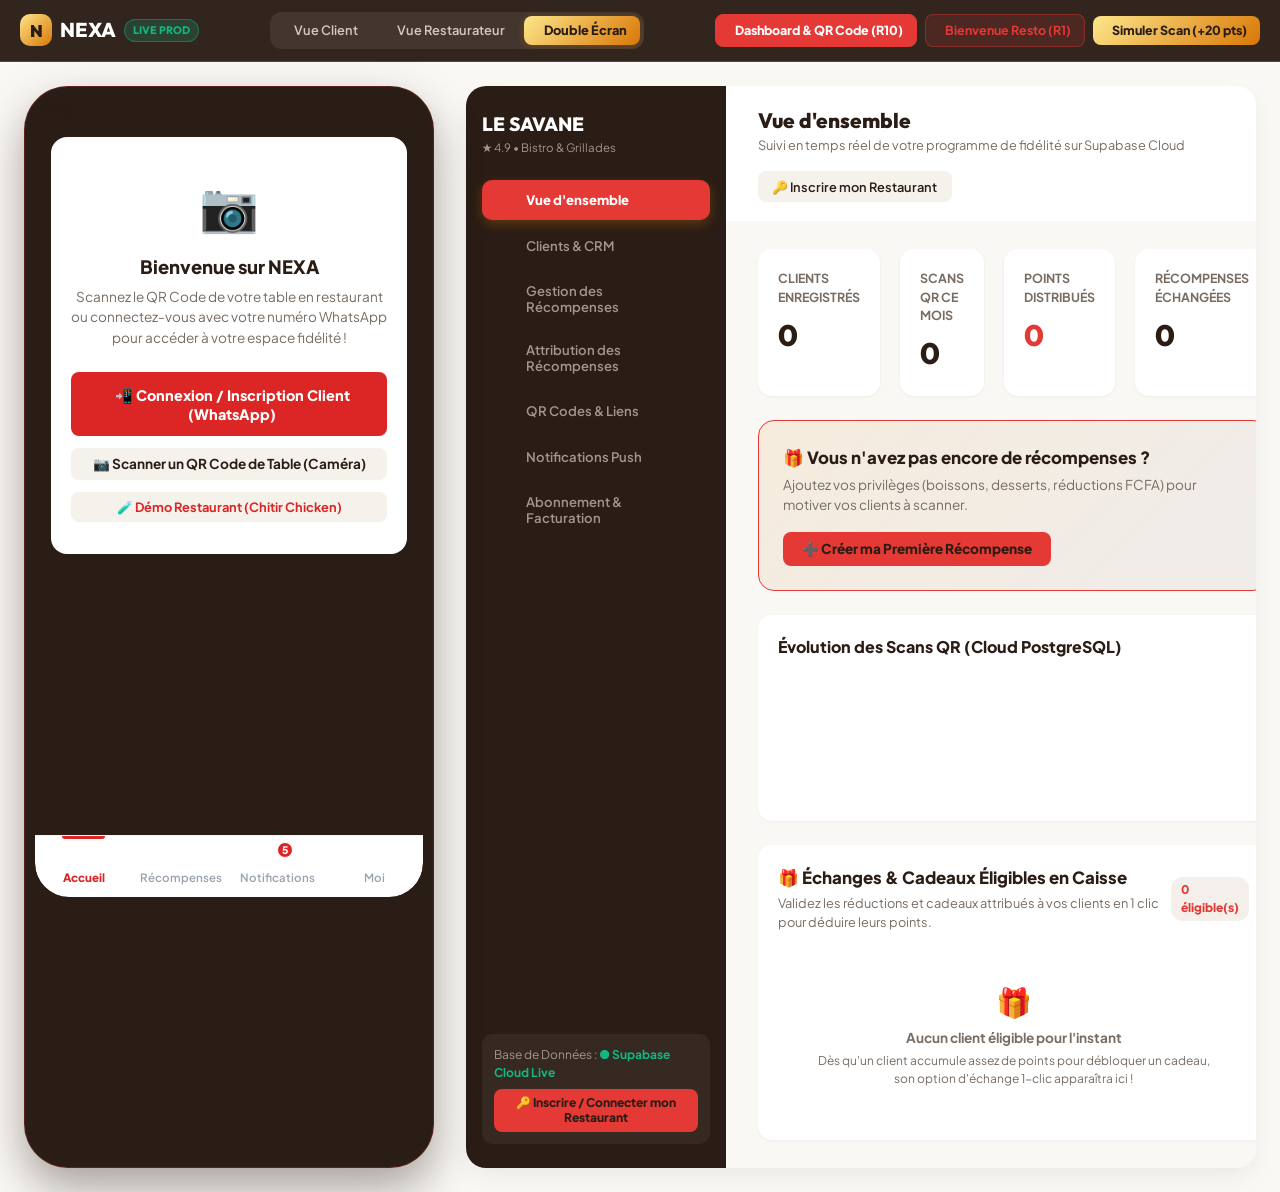
==== commit 77aa71f7: "Fix real client notifications, rewards sync, client visit counts, and points per scan config" ====
--- a/index.html
+++ b/index.html
@@ -354,101 +354,9 @@
                 </button>
               </div>
 
-              <!-- Notifications Feed List matching exact cards -->
+              <!-- Notifications Feed List matching exact cards (Dynamically rendered by app.js) -->
               <div class="mockup-notifs-stream" id="client-notifs-feed">
-                
-                <!-- Notification 1: -20% sur tous les plats (unread) -->
-                <div class="mockup-notif-card is-unread" data-read="false">
-                  <div class="mockup-notif-icon-circle bg-red-soft">
-                    <i data-lucide="tag" style="width: 18px; height: 18px; color: #DC2626;"></i>
-                  </div>
-                  <div class="mockup-notif-main">
-                    <div class="mockup-notif-top">
-                      <div class="mockup-notif-title">-20% sur tous les plats</div>
-                      <div class="mockup-notif-meta">
-                        <span class="mockup-notif-time">10:30</span>
-                        <span class="mockup-notif-unread-dot"></span>
-                      </div>
-                    </div>
-                    <div class="mockup-notif-body">
-                      Profitez de 20% de réduction sur tous nos plats aujourd'hui jusqu'à 20h !
-                    </div>
-                  </div>
-                </div>
-
-                <!-- Notification 2: Nouvelle offre disponible (unread) -->
-                <div class="mockup-notif-card is-unread" data-read="false">
-                  <div class="mockup-notif-icon-circle bg-orange-soft">
-                    <i data-lucide="megaphone" style="width: 18px; height: 18px; color: #EA580C;"></i>
-                  </div>
-                  <div class="mockup-notif-main">
-                    <div class="mockup-notif-top">
-                      <div class="mockup-notif-title">Nouvelle offre disponible</div>
-                      <div class="mockup-notif-meta">
-                        <span class="mockup-notif-time">Hier</span>
-                        <span class="mockup-notif-unread-dot"></span>
-                      </div>
-                    </div>
-                    <div class="mockup-notif-body">
-                      Un dessert offert pour tout menu acheté.
-                    </div>
-                  </div>
-                </div>
-
-                <!-- Notification 3: Soirée spéciale ce week-end -->
-                <div class="mockup-notif-card" data-read="true">
-                  <div class="mockup-notif-icon-circle bg-purple-soft">
-                    <i data-lucide="calendar" style="width: 18px; height: 18px; color: #7C3AED;"></i>
-                  </div>
-                  <div class="mockup-notif-main">
-                    <div class="mockup-notif-top">
-                      <div class="mockup-notif-title">Soirée spéciale ce week-end</div>
-                      <div class="mockup-notif-meta">
-                        <span class="mockup-notif-time">Hier</span>
-                      </div>
-                    </div>
-                    <div class="mockup-notif-body">
-                      Ambiance live et menu spécial ce samedi à partir de 19h.
-                    </div>
-                  </div>
-                </div>
-
-                <!-- Notification 4: Une récompense vous attend ! -->
-                <div class="mockup-notif-card" data-read="true">
-                  <div class="mockup-notif-icon-circle bg-blue-soft">
-                    <i data-lucide="gift" style="width: 18px; height: 18px; color: #2563EB;"></i>
-                  </div>
-                  <div class="mockup-notif-main">
-                    <div class="mockup-notif-top">
-                      <div class="mockup-notif-title">Une récompense vous attend !</div>
-                      <div class="mockup-notif-meta">
-                        <span class="mockup-notif-time">2 j</span>
-                      </div>
-                    </div>
-                    <div class="mockup-notif-body">
-                      Vous avez suffisamment de points pour réclamer une récompense.
-                    </div>
-                  </div>
-                </div>
-
-                <!-- Notification 5: Merci pour votre fidélité -->
-                <div class="mockup-notif-card" data-read="true">
-                  <div class="mockup-notif-icon-circle bg-green-soft">
-                    <i data-lucide="party-popper" style="width: 18px; height: 18px; color: #16A34A;"></i>
-                  </div>
-                  <div class="mockup-notif-main">
-                    <div class="mockup-notif-top">
-                      <div class="mockup-notif-title">Merci pour votre fidélité</div>
-                      <div class="mockup-notif-meta">
-                        <span class="mockup-notif-time">5 j</span>
-                      </div>
-                    </div>
-                    <div class="mockup-notif-body">
-                      Nous apprécions votre confiance et votre fidélité.
-                    </div>
-                  </div>
-                </div>
-
+                <!-- Dynamically populated with real scan events, reward unlocks, and restaurant offers -->
               </div>
 
             </div>
@@ -1462,10 +1370,10 @@
   </div>
 
   <!-- Supabase Live Script -->
-  <script src="supabase.js?v=20260831_09"></script>
+  <script src="supabase.js?v=20260904_10"></script>
 
   <!-- Main JavaScript File (Versioned for Instant Mobile Cache Refresh) -->
-  <script src="app.js?v=20260831_09"></script>
+  <script src="app.js?v=20260904_10"></script>
 
 </body>
 </html>
--- a/styles.css
+++ b/styles.css
@@ -221,26 +221,34 @@
   max-width: 500px !important;
   margin: 0 auto !important;
   padding: 0 !important;
+  height: 100vh !important;
+  overflow: hidden !important;
 }
 
 .viewport-mobile .phone-wrapper {
   display: block !important;
   width: 100% !important;
   max-width: 100% !important;
+  height: 100vh !important;
   margin: 0 !important;
   padding: 0 !important;
   background: transparent !important;
   border: none !important;
   box-shadow: none !important;
+  overflow: hidden !important;
 }
 
 .viewport-mobile .phone-screen {
   border-radius: 0 !important;
   border: none !important;
   box-shadow: none !important;
-  min-height: 100vh !important;
+  height: 100vh !important;
+  max-height: 100vh !important;
   background: var(--bg-whitey) !important;
   position: relative !important;
+  display: flex !important;
+  flex-direction: column !important;
+  overflow: hidden !important;
 }
 
 .viewport-mobile .phone-notch { display: none !important; }
@@ -285,10 +293,12 @@
 
 .viewport-dual .phone-screen {
   border-radius: 34px;
-  min-height: 800px;
+  height: 800px;
   max-height: 820px;
   overflow: hidden;
   position: relative !important;
+  display: flex !important;
+  flex-direction: column !important;
 }
 
 .viewport-dual .dashboard-container { display: grid !important; }
@@ -298,8 +308,10 @@
    ========================================================================== */
 .phone-content {
   flex: 1;
-  overflow-y: auto;
-  padding-bottom: 75px;
+  overflow-y: auto !important;
+  -webkit-overflow-scrolling: touch !important;
+  touch-action: pan-y !important;
+  padding-bottom: 85px !important;
   scrollbar-width: none;
 }
 .phone-content::-webkit-scrollbar { display: none; }
@@ -319,6 +331,7 @@
   align-items: center;
   z-index: 50 !important;
   padding-bottom: env(safe-area-inset-bottom, 0px);
+  flex-shrink: 0;
 }
 
 .nav-tab {
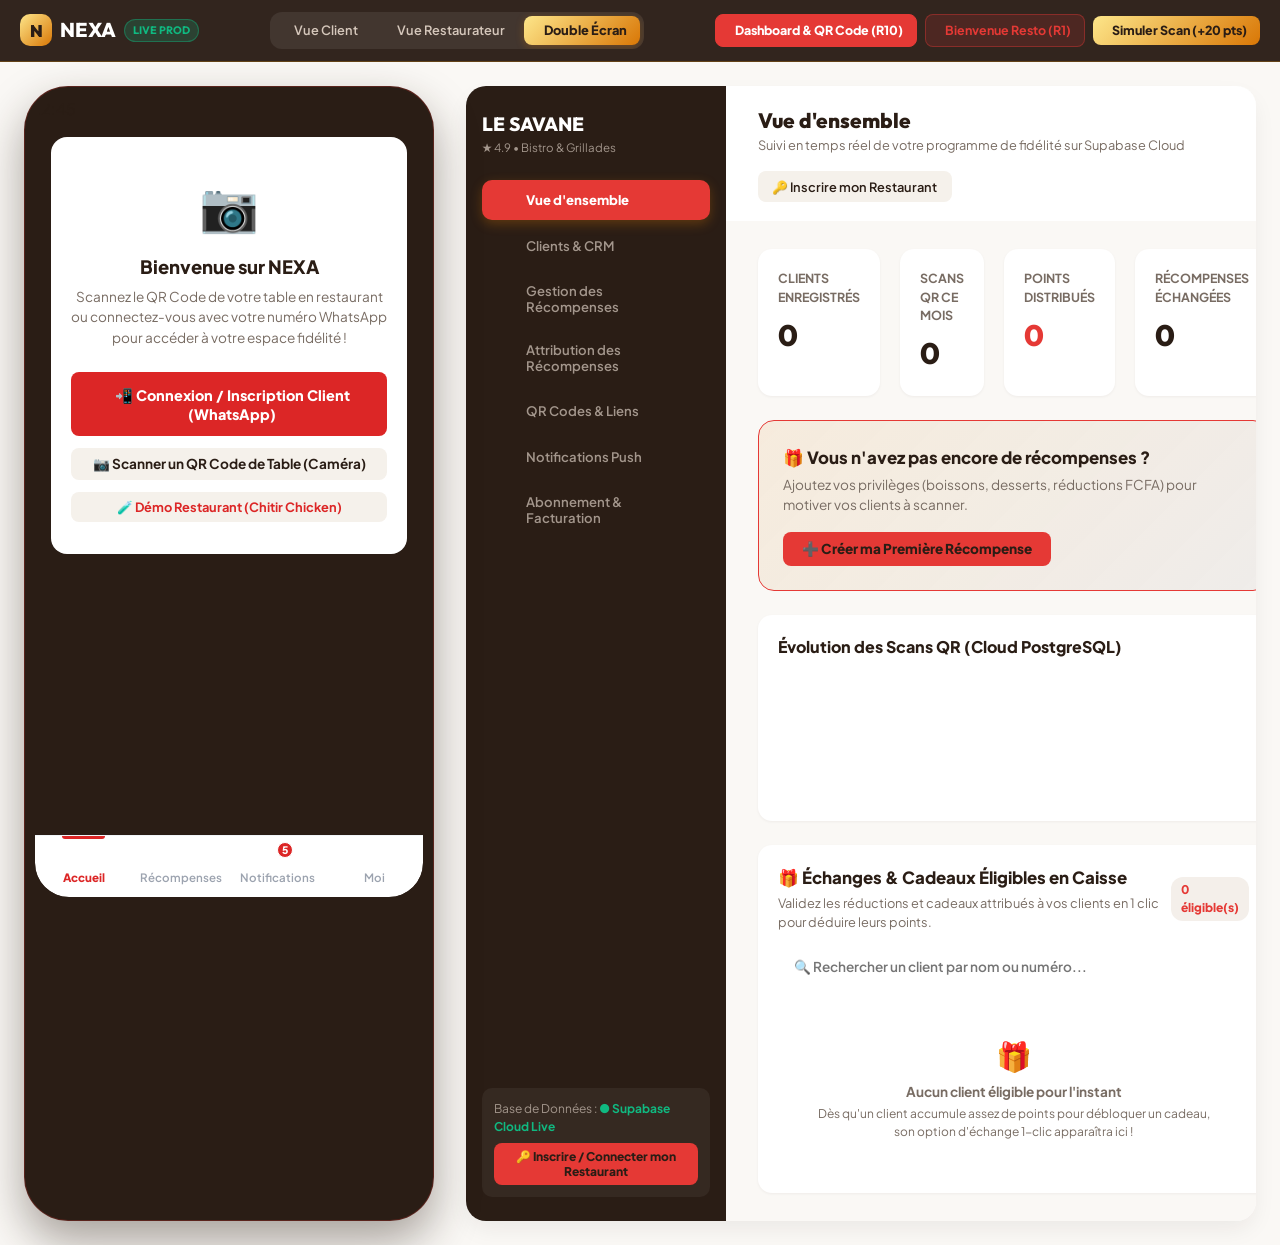
==== commit fcfd0bd4: "fix(rewards): scope local rewards to active restaurant slug & add real-time search bar for eligible " ====
--- a/index.html
+++ b/index.html
@@ -89,7 +89,7 @@
       </a>
       <button class="btn-demo-action btn-pulse" id="btn-fast-scan">
         <i data-lucide="scan"></i>
-        <span>Simuler Scan (+20 pts)</span>
+        <span id="btn-fast-scan-text">Simuler Scan</span>
       </button>
     </div>
   </header>
@@ -214,9 +214,9 @@
                   </div>
 
                   <!-- VIP Crown Badge Pill on the Right -->
-                  <div class="mockup-vip-pill-box">
-                    <div class="mockup-vip-crown-icon">👑</div>
-                    <div class="mockup-vip-pill-label">VIP</div>
+                  <div class="mockup-vip-pill-box" id="home-tier-pill-box">
+                    <div class="mockup-vip-crown-icon" id="home-tier-pill-icon">👑</div>
+                    <div class="mockup-vip-pill-label" id="home-tier-pill-label">VIP</div>
                   </div>
                 </div>
               </div>
@@ -284,48 +284,15 @@
               </div>
 
               <!-- SECTION: Mes récompenses -->
-              <div class="mockup-section-heading" style="margin-top: 1.6rem;">Mes récompenses</div>
-              <div class="mockup-claimed-reward-card">
-                <div class="mockup-claimed-top-row">
-                  <div class="mockup-claimed-icon-wrap">
-                    <i data-lucide="gift" style="width: 22px; height: 22px; color: white;"></i>
-                  </div>
-                  <div class="mockup-claimed-details">
-                    <div class="mockup-claimed-title" id="claimed-reward-name">Boisson offerte</div>
-                    <div class="mockup-claimed-date" id="claimed-reward-date">Réclamée aujourd'hui</div>
-                    <div class="mockup-claimed-status-badge">Prête à utiliser</div>
-                  </div>
-                  <div class="mockup-claimed-chevron">›</div>
-                </div>
-
-                <button class="mockup-btn-show-qr" onclick="showPassModalFirst()">
-                  <i data-lucide="qr-code" style="width: 18px; height: 18px;"></i>
-                  <span>Afficher mon QR</span>
-                </button>
+              <div class="mockup-section-heading" style="margin-top: 1.6rem;">Mes récompenses réclamées</div>
+              <div id="client-claimed-rewards-container">
+                <!-- Dynamically populated by app.js when client claims a reward -->
               </div>
 
               <!-- SECTION: Historique -->
-              <div class="mockup-section-heading" style="margin-top: 1.6rem;">Historique</div>
-              <div class="mockup-history-column">
-                <div class="mockup-history-card">
-                  <img src="./assets/savane_dish.jpg" alt="Dessert offert" class="mockup-history-thumb">
-                  <div class="mockup-history-info">
-                    <div class="mockup-history-title">Dessert offert</div>
-                    <div class="mockup-history-date">Utilisée le 15 août 2026</div>
-                  </div>
-                  <div class="mockup-history-badge">Utilisée</div>
-                  <div class="mockup-claimed-chevron">›</div>
-                </div>
-
-                <div class="mockup-history-card">
-                  <img src="./assets/cold_drink.jpg" alt="Boisson offerte" class="mockup-history-thumb">
-                  <div class="mockup-history-info">
-                    <div class="mockup-history-title">Boisson offerte</div>
-                    <div class="mockup-history-date">Utilisée le 02 août 2026</div>
-                  </div>
-                  <div class="mockup-history-badge">Utilisée</div>
-                  <div class="mockup-claimed-chevron">›</div>
-                </div>
+              <div class="mockup-section-heading" style="margin-top: 1.6rem;">Historique d'activité</div>
+              <div id="client-history-feed" class="mockup-history-column">
+                <!-- Dynamically populated by app.js with real activity history -->
               </div>
 
             </div>
@@ -640,6 +607,11 @@
                 <span style="font-size: 0.75rem; background: var(--marron-light); color: var(--primary-gold); font-weight: 800; padding: 4px 10px; border-radius: 12px;" id="eligible-claims-count-badge">0 éligible(s)</span>
               </div>
 
+              <!-- SEARCH BAR FOR ELIGIBLE CLIENTS -->
+              <div style="margin-bottom: 1rem; position: relative;">
+                <input type="text" id="merchant-eligible-search-input" placeholder="🔍 Rechercher un client par nom ou numéro..." oninput="filterMerchantEligibleClients()" style="width: 100%; padding: 0.65rem 1rem; border-radius: 10px; border: 1.5px solid var(--dash-border); font-size: 0.85rem; font-weight: 600; outline: none; background: #FFFFFF;">
+              </div>
+
               <div id="merchant-eligible-rewards-feed">
                 <!-- Dynamically populated by app.js -->
               </div>
@@ -1360,6 +1332,19 @@
     </div>
   </div>
 
+  <!-- TIER LEVEL UP PROMOTION CELEBRATION MODAL -->
+  <div id="modal-tier-levelup" class="nexa-modal-backdrop" style="display: none; align-items: center; justify-content: center; z-index: 10000; background: rgba(15, 23, 42, 0.85); backdrop-filter: blur(8px);">
+    <div style="background: linear-gradient(135deg, #1E293B, #0F172A); border: 2px solid var(--primary-gold); border-radius: 24px; padding: 2.25rem 1.75rem; width: 90%; max-width: 420px; text-align: center; color: white; box-shadow: 0 25px 50px -12px rgba(0,0,0,0.5); animation: zoomIn 0.4s cubic-bezier(0.175, 0.885, 0.32, 1.275); position: relative;">
+      <div style="font-size: 4.5rem; margin-bottom: 0.5rem; line-height: 1; filter: drop-shadow(0 10px 15px rgba(245,158,11,0.3));" id="levelup-icon">🥈</div>
+      <div style="font-size: 0.8rem; font-weight: 800; color: #F59E0B; text-transform: uppercase; letter-spacing: 2px; margin-bottom: 0.4rem;">🎉 PROMOTION DE STATUT DÉBLOQUÉE !</div>
+      <h2 style="font-size: 1.75rem; font-weight: 900; margin: 0 0 0.5rem 0; color: #FFFFFF;" id="levelup-title">Niveau ARGENT !</h2>
+      <p style="font-size: 0.9rem; color: #CBD5E1; line-height: 1.5; margin-bottom: 1.75rem;" id="levelup-desc">Félicitations ! Vous avez accumulé 50 points et débloqué le statut ARGENT chez Le Savane.</p>
+      <button class="btn-primary" onclick="closeTierLevelUpModal()" style="width: 100%; justify-content: center; background: linear-gradient(135deg, #F59E0B, #D97706); color: #2A1D15; font-weight: 900; font-size: 1.05rem; padding: 0.9rem; border-radius: 14px; border: none; cursor: pointer; box-shadow: 0 4px 14px rgba(245,158,11,0.4);">
+        🚀 Découvrir mes Privilèges
+      </button>
+    </div>
+  </div>
+
   <!-- Notification Toast -->
   <div class="notification-toast" id="notification-toast">
     <div style="background: var(--primary-gold); color: white; width: 32px; height: 32px; border-radius: 8px; display: flex; align-items: center; justify-content: center; font-weight: 800;">🔔</div>
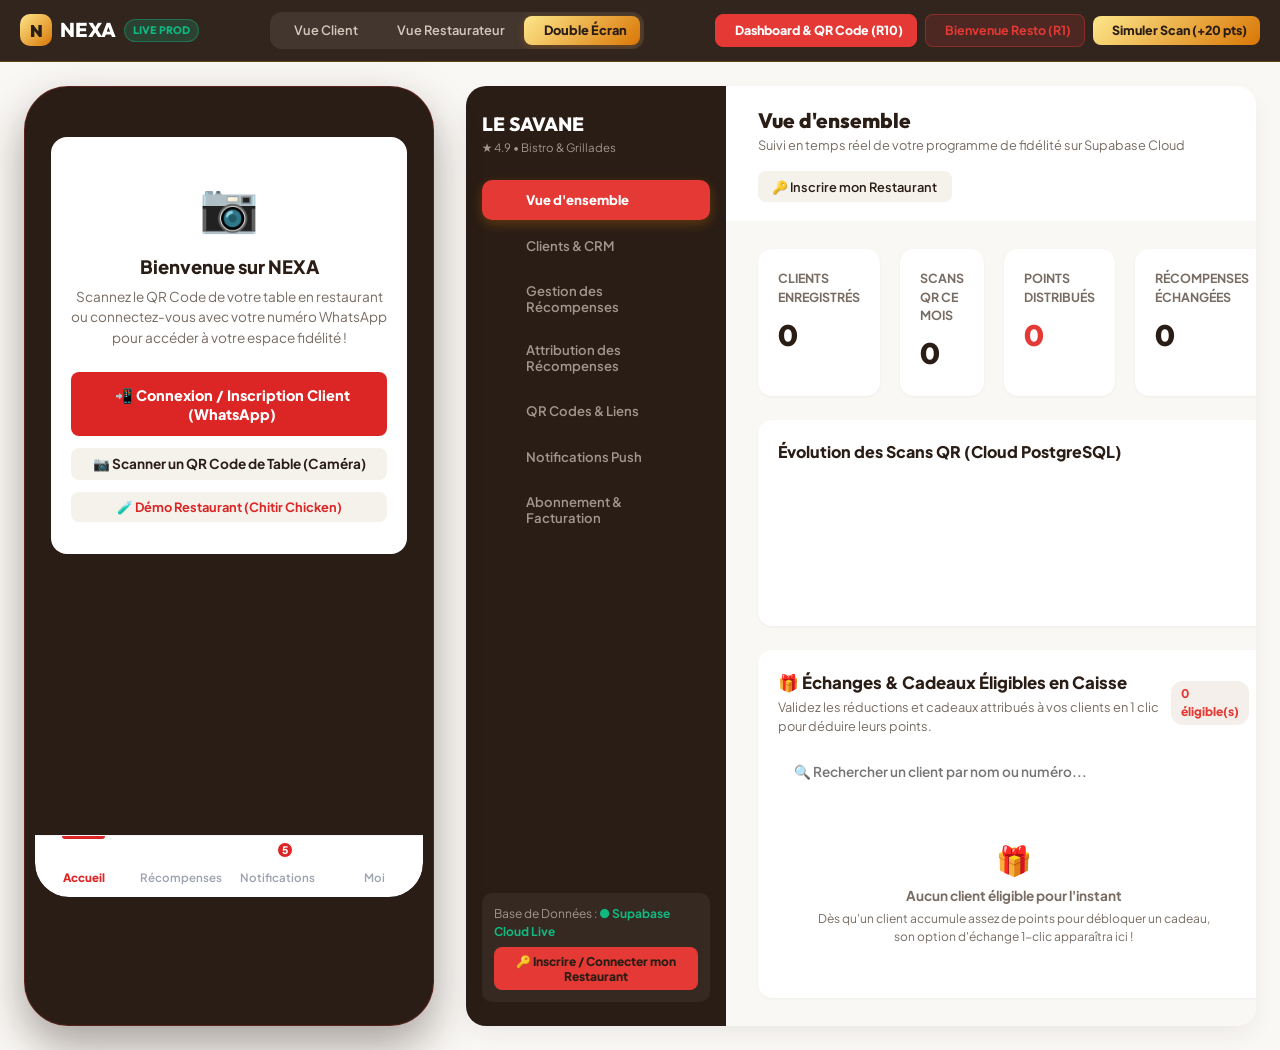
==== commit c83eecbd: "feat(landing): red & white onboarding scan landing screen, guaranteed seed rewards & strict 0-based " ====
--- a/index.html
+++ b/index.html
@@ -133,6 +133,81 @@
             <button class="btn-secondary" onclick="loadDemoRestaurant('Chitir Chicken')" style="width: 100%; justify-content: center; font-size: 0.8rem; font-weight: 700; border-color: #DC2626; color: #DC2626;">
               🧪 Démo Restaurant (Chitir Chicken)
             </button>
+          </div>
+
+          <!-- NEXA RED & WHITE SCAN ONBOARDING LANDING SCREEN -->
+          <div id="screen-scan-landing" style="display: none; min-height: 100%; background: #FAF8F5; padding-bottom: 2rem;">
+            
+            <!-- Red Nexa Top Header Bar -->
+            <div style="background: linear-gradient(135deg, #DC2626 0%, #991B1B 100%); padding: 1.5rem 1.25rem 2rem 1.25rem; color: white; text-align: center; border-radius: 0 0 24px 24px; box-shadow: 0 10px 25px rgba(220, 38, 38, 0.25); position: relative;">
+              <div style="display: flex; justify-content: space-between; align-items: center; margin-bottom: 1.25rem;">
+                <div style="display: flex; align-items: center; gap: 0.4rem;">
+                  <div style="background: white; color: #DC2626; font-weight: 900; font-size: 1.1rem; width: 28px; height: 28px; border-radius: 8px; display: flex; align-items: center; justify-content: center;">N</div>
+                  <strong style="font-size: 1rem; letter-spacing: 1px; color: white;">NEXA</strong>
+                </div>
+                <span style="background: rgba(255,255,255,0.2); color: white; font-size: 0.7rem; font-weight: 800; padding: 3px 10px; border-radius: 12px;">SCAN TABLE</span>
+              </div>
+
+              <!-- Store Avatar / Logo -->
+              <div style="width: 70px; height: 70px; border-radius: 20px; background: white; padding: 3px; margin: 0 auto 0.75rem auto; box-shadow: 0 8px 20px rgba(0,0,0,0.2);">
+                <img id="landing-resto-logo" src="./assets/savane_dish.jpg" alt="Resto Logo" style="width: 100%; height: 100%; object-fit: cover; border-radius: 17px;" onerror="this.onerror=null; this.src='./assets/savane_dish.jpg';">
+              </div>
+
+              <div style="font-size: 0.75rem; font-weight: 800; color: #FECACA; text-transform: uppercase; letter-spacing: 1.5px; margin-bottom: 0.2rem;">
+                Bienvenue chez
+              </div>
+              <h1 style="font-size: 1.75rem; font-weight: 900; color: #FFFFFF; margin: 0 0 0.6rem 0;" id="landing-resto-name">Le Savane</h1>
+
+              <div style="display: inline-flex; align-items: center; gap: 0.5rem; background: rgba(255, 255, 255, 0.15); border: 1px solid rgba(255, 255, 255, 0.3); padding: 0.4rem 1rem; border-radius: 20px; font-size: 0.85rem; font-weight: 700; color: #FFFFFF; margin-bottom: 0.85rem;">
+                <span>📍 Table #<span id="landing-table-num">4</span></span>
+                <span>•</span>
+                <span style="color: #4ADE80; font-weight: 800;">Scan Validé ✅</span>
+              </div>
+
+              <div style="background: white; border-radius: 16px; padding: 0.85rem 1rem; color: #1E293B; margin-top: 0.5rem; box-shadow: 0 4px 15px rgba(0,0,0,0.1);">
+                <div style="font-size: 0.75rem; font-weight: 800; color: #DC2626; text-transform: uppercase; letter-spacing: 1px;">BONUS DE BIENVENUE INSTANTANÉ</div>
+                <div style="font-size: 1.35rem; font-weight: 900; color: #DC2626; margin: 0.1rem 0;" id="landing-pts-bonus">🎁 +20 Points offerts !</div>
+                <div style="font-size: 0.78rem; color: #64748B;">Crédités immédiatement lors de votre inscription ci-dessous.</div>
+              </div>
+            </div>
+
+            <!-- Red & White Form Body Card -->
+            <div style="padding: 1.25rem; margin-top: -0.5rem;">
+              <div style="background: #FFFFFF; border-radius: 20px; padding: 1.5rem; border: 1.5px solid #FECACA; box-shadow: 0 10px 30px rgba(220,38,38,0.08);">
+                
+                <h3 style="font-size: 1.1rem; font-weight: 900; color: #991B1B; margin: 0 0 0.4rem 0; text-align: center;">
+                  📲 Rejoignez le Club Fidélité
+                </h3>
+                <p style="font-size: 0.82rem; color: #475569; line-height: 1.45; text-align: center; margin: 0 0 1.25rem 0;">
+                  Inscrivez-vous en 5 secondes pour valider vos <strong>points offerts</strong>, consulter la carte des récompenses et profiter de vos réductions !
+                </p>
+
+                <form id="form-scan-landing">
+                  <div style="margin-bottom: 1rem;">
+                    <label style="display: block; font-size: 0.82rem; font-weight: 800; color: #1E293B; margin-bottom: 0.35rem;">
+                      📱 Votre Numéro WhatsApp <span style="color: #DC2626;">*</span>
+                    </label>
+                    <input type="tel" id="landing-client-phone" placeholder="+226 70 12 34 56" style="width: 100%; padding: 0.85rem; border-radius: 12px; border: 2px solid #FCA5A5; font-size: 1rem; font-weight: 800; color: #1E293B; background: #FEF2F2;" required>
+                  </div>
+
+                  <div style="margin-bottom: 1.25rem;">
+                    <label style="display: block; font-size: 0.82rem; font-weight: 800; color: #1E293B; margin-bottom: 0.35rem;">
+                      👤 Votre Prénom & Nom (Optionnel)
+                    </label>
+                    <input type="text" id="landing-client-name" placeholder="ex: Jean Dupont" style="width: 100%; padding: 0.85rem; border-radius: 12px; border: 1.5px solid #CBD5E1; font-size: 0.95rem; font-weight: 600; color: #1E293B;">
+                  </div>
+
+                  <button type="submit" style="width: 100%; padding: 0.95rem; background: linear-gradient(135deg, #DC2626 0%, #B91C1C 100%); color: #FFFFFF; font-weight: 900; font-size: 1.05rem; border-radius: 14px; border: none; cursor: pointer; box-shadow: 0 6px 20px rgba(220, 38, 38, 0.35); display: flex; align-items: center; justify-content: center; gap: 0.5rem;">
+                    <span>🚀 Créditer Mes Points & Accéder au Club</span>
+                  </button>
+                </form>
+
+                <div style="margin-top: 1.25rem; text-align: center; font-size: 0.75rem; color: #64748B; border-top: 1px solid #F1F5F9; padding-top: 0.85rem;">
+                  🔒 Connexion instantanée et sécurisée via NEXA SaaS.
+                </div>
+              </div>
+            </div>
+
           </div>
 
           <!-- SCREEN 1: CLIENT ACCUEIL (EXACT REPRODUCTION OF USER MOCKUP) -->
@@ -1107,26 +1182,61 @@
     </div>
   </div>
 
-  <!-- MODAL INSCRIPTION CLIENT WHATSAPP -->
-  <div class="nexa-modal-backdrop" id="modal-client-auth">
-    <div class="nexa-modal-card">
-      <div style="display: flex; justify-content: space-between; align-items: center; margin-bottom: 1rem;">
-        <h3 style="font-size: 1.1rem; font-weight: 800;">📲 Inscription / Connexion Client</h3>
-        <button onclick="closeClientAuthModal()" style="font-size: 1.2rem;">✕</button>
-      </div>
-      <form id="form-client-auth">
-        <div class="form-group">
-          <label>Votre Numéro WhatsApp</label>
-          <input type="tel" id="auth-client-phone" placeholder="+226 70 12 34 56" required>
-        </div>
-        <div class="form-group">
-          <label>Votre Prénom (Optionnel)</label>
-          <input type="text" id="auth-client-name" placeholder="ex: Moussa">
-        </div>
-        <button type="submit" class="btn-primary" style="width: 100%; justify-content: center; margin-top: 1rem; background: var(--primary-gold); color: #2A1D15; font-weight: 800;">
-          ⚡ Valider & Recevoir mes Points
-        </button>
-      </form>
+  <!-- MODAL INSCRIPTION CLIENT WHATSAPP / LANDING SCAN HERO -->
+  <div class="nexa-modal-backdrop" id="modal-client-auth" style="z-index: 10000; background: rgba(15, 23, 42, 0.88); backdrop-filter: blur(10px);">
+    <div class="nexa-modal-card" style="max-width: 440px; padding: 0; border-radius: 24px; overflow: hidden; border: 1.5px solid var(--primary-gold); box-shadow: 0 25px 50px -12px rgba(0,0,0,0.5);">
+      
+      <!-- HERO LANDING BANNER -->
+      <div style="background: linear-gradient(135deg, #1E293B 0%, #0F172A 100%); padding: 1.75rem 1.5rem; text-align: center; color: white; position: relative;">
+        <button onclick="closeClientAuthModal()" style="position: absolute; top: 1rem; right: 1rem; font-size: 1.2rem; background: rgba(255,255,255,0.1); border: none; color: white; width: 32px; height: 32px; border-radius: 50%; cursor: pointer; display: flex; align-items: center; justify-content: center;">✕</button>
+        
+        <div style="width: 60px; height: 60px; border-radius: 16px; background: linear-gradient(135deg, #F59E0B, #D97706); display: flex; align-items: center; justify-content: center; font-size: 2rem; margin: 0 auto 0.85rem auto; box-shadow: 0 8px 20px rgba(245,158,11,0.3);">
+          🏪
+        </div>
+
+        <div style="font-size: 0.72rem; font-weight: 800; color: #F59E0B; text-transform: uppercase; letter-spacing: 1.5px; margin-bottom: 0.25rem;">
+          Bienvenue chez
+        </div>
+        <h2 style="font-size: 1.6rem; font-weight: 900; color: #FFFFFF; margin: 0 0 0.5rem 0;" id="auth-resto-display-name">Le Savane</h2>
+
+        <div style="display: inline-flex; align-items: center; gap: 0.5rem; background: rgba(255,255,255,0.1); border: 1px solid rgba(255,255,255,0.2); padding: 0.35rem 0.85rem; border-radius: 20px; font-size: 0.8rem; font-weight: 700; color: #E2E8F0; margin-bottom: 0.85rem;">
+          <span>📍 Table #<span id="auth-table-display-num">4</span></span>
+          <span>•</span>
+          <span style="color: #10B981; font-weight: 800;">Scan Validé ✅</span>
+        </div>
+
+        <div style="background: linear-gradient(135deg, rgba(16,185,129,0.2), rgba(5,150,105,0.2)); border: 1px solid #10B981; border-radius: 14px; padding: 0.75rem; color: #A7F3D0; font-size: 0.88rem; font-weight: 800;">
+          🎁 +<span id="auth-pts-display-num">20</span> Points offerts sur ce scan !
+        </div>
+      </div>
+
+      <!-- FORM BODY -->
+      <div style="padding: 1.5rem; background: #FFFFFF;">
+        <p style="font-size: 0.82rem; color: #64748B; margin: 0 0 1.25rem 0; line-height: 1.45; text-align: center;">
+          Inscrivez-vous en 5 secondes pour cumuler vos points, consulter les cadeaux du restaurant et obtenir des réductions !
+        </p>
+
+        <form id="form-client-auth">
+          <div class="form-group" style="margin-bottom: 1rem;">
+            <label style="display: block; font-size: 0.82rem; font-weight: 800; color: #1E293B; margin-bottom: 0.35rem;">
+              📱 Votre Numéro WhatsApp <span style="color: #EF4444;">*</span>
+            </label>
+            <input type="tel" id="auth-client-phone" placeholder="+226 70 12 34 56" style="width: 100%; padding: 0.8rem; border-radius: 12px; border: 1.5px solid #CBD5E1; font-size: 0.95rem; font-weight: 700;" required>
+          </div>
+
+          <div class="form-group" style="margin-bottom: 1.25rem;">
+            <label style="display: block; font-size: 0.82rem; font-weight: 800; color: #1E293B; margin-bottom: 0.35rem;">
+              👤 Votre Prénom & Nom (Optionnel)
+            </label>
+            <input type="text" id="auth-client-name" placeholder="ex: Jean Dupont" style="width: 100%; padding: 0.8rem; border-radius: 12px; border: 1.5px solid #CBD5E1; font-size: 0.95rem; font-weight: 600;">
+          </div>
+
+          <button type="submit" class="btn-primary" style="width: 100%; justify-content: center; padding: 0.9rem; background: linear-gradient(135deg, #F59E0B, #D97706); color: #2A1D15; font-weight: 900; font-size: 1rem; border-radius: 14px; border: none; cursor: pointer; box-shadow: 0 4px 14px rgba(245,158,11,0.4);">
+            ⚡ Valider & Rejoindre le Club
+          </button>
+        </form>
+      </div>
+
     </div>
   </div>
 
--- a/styles.css
+++ b/styles.css
@@ -2482,3 +2482,42 @@
   .stat-card { padding: 0.75rem !important; }
   .stat-value { font-size: 1.35rem !important; }
 }
+
+/* ==========================================================================
+   REWARD CARD ANIMATIONS & DYNAMIC ELIGIBILITY STYLES
+   ========================================================================== */
+@keyframes pulseGlow {
+  0% { box-shadow: 0 0 0 0 rgba(16, 185, 129, 0.4); }
+  70% { box-shadow: 0 0 0 8px rgba(16, 185, 129, 0); }
+  100% { box-shadow: 0 0 0 0 rgba(16, 185, 129, 0); }
+}
+
+@keyframes shakeLock {
+  0%, 100% { transform: translateX(0); }
+  20%, 60% { transform: translateX(-5px); }
+  40%, 80% { transform: translateX(5px); }
+}
+
+.reward-card-eligible {
+  border: 1.5px solid #10B981 !important;
+  background: linear-gradient(135deg, #FFFFFF 0%, #F0FDF4 100%) !important;
+  animation: pulseGlow 2.5s infinite;
+  transition: transform 0.2s ease, box-shadow 0.2s ease;
+}
+
+.reward-card-eligible:hover {
+  transform: translateY(-2px);
+  box-shadow: 0 6px 16px rgba(16, 185, 129, 0.15) !important;
+}
+
+.reward-card-locked {
+  border: 1px solid #E2E8F0 !important;
+  background: #FFFFFF !important;
+  transition: transform 0.2s ease;
+}
+
+.reward-card-locked.shaking {
+  animation: shakeLock 0.4s ease-in-out;
+  border-color: #EF4444 !important;
+}
+
